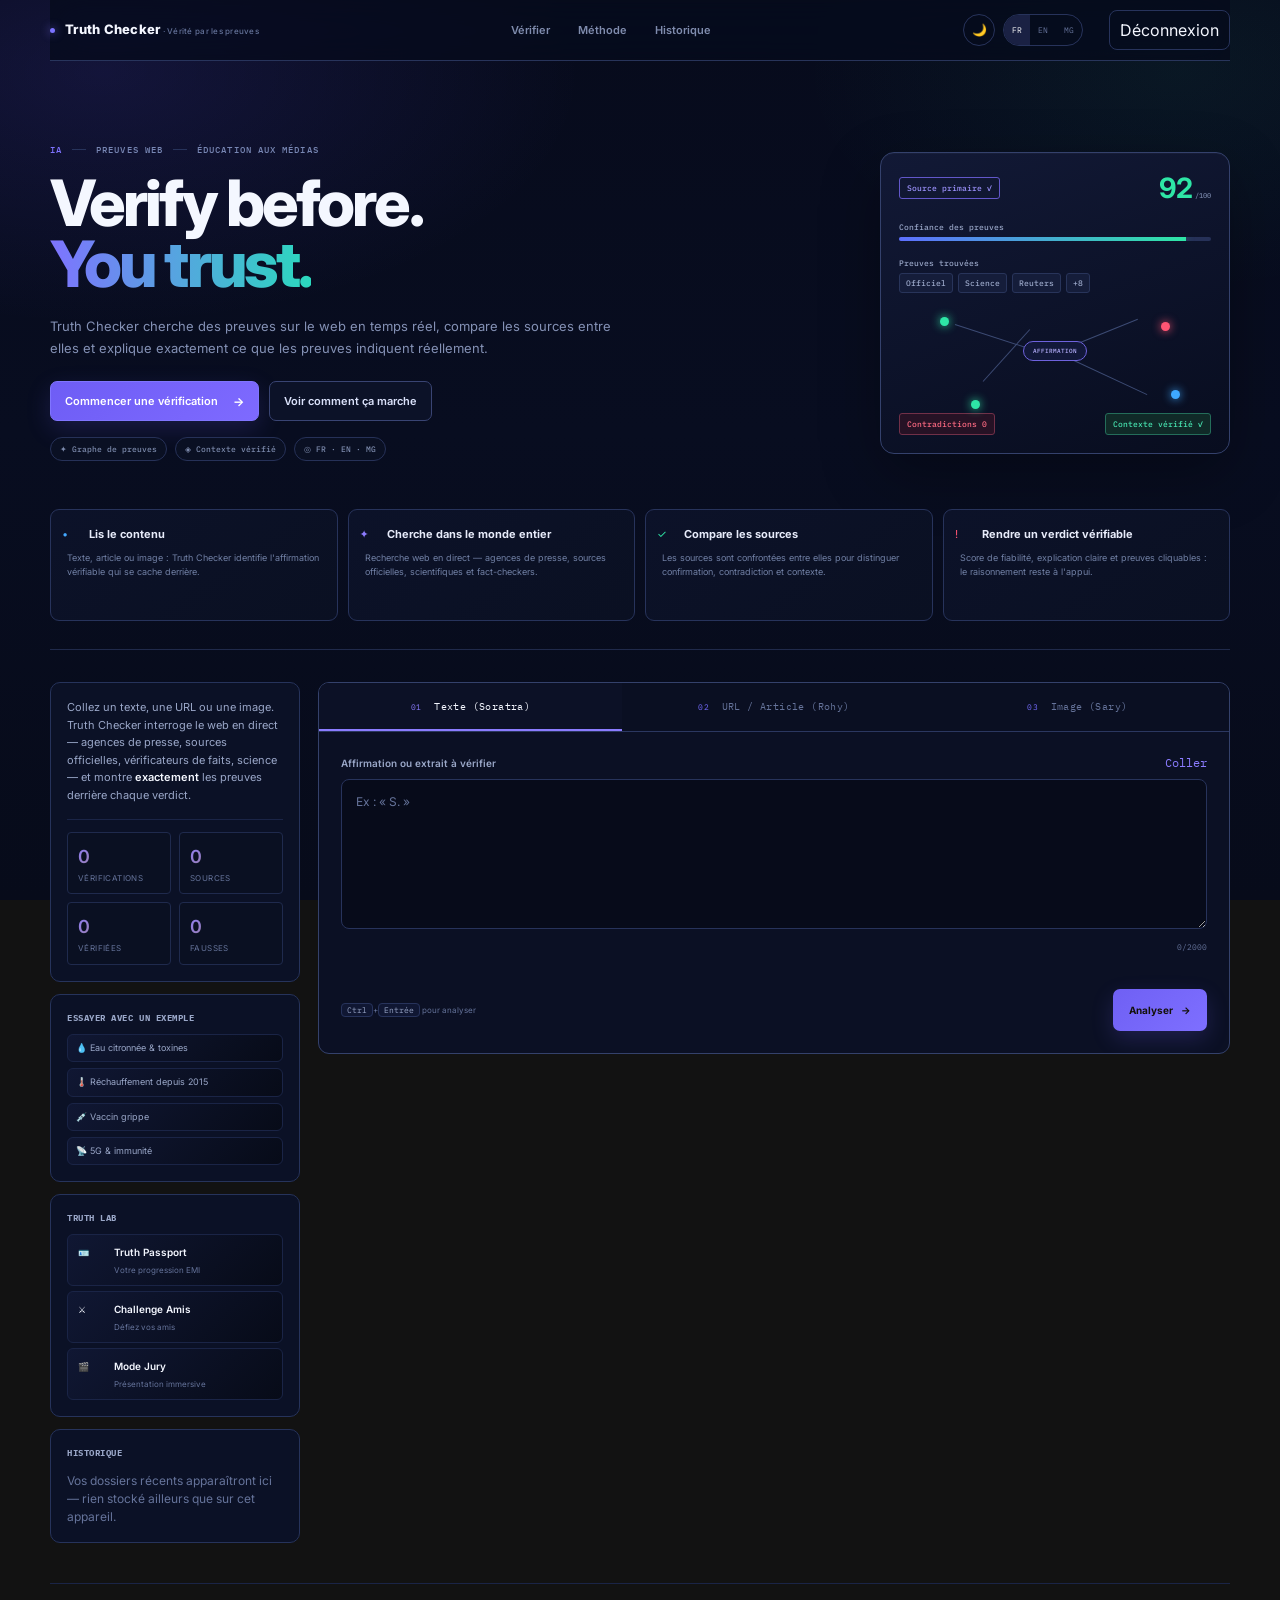
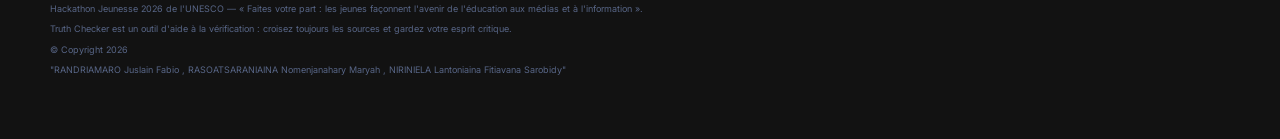
==== frontend/index.html @ ff62876b "Fix: suppression de la requete en double dans appjs" ====
<!DOCTYPE html>
<html lang="fr">
<head>
<meta charset="UTF-8" />
<meta name="viewport" content="width=device-width, initial-scale=1.0" />
<title>Truth Checker — Vérifiez l'information</title>
<meta name="theme-color" content="#070b1c" />
<meta name="description" content="Truth Checker analyse un texte, un article ou une image en temps réel, cherche dans le monde entier des sources fiables, et vous donne un score de fiabilité vérifiable." />
<link rel="icon" href="data:,">
<link rel="preconnect" href="https://fonts.googleapis.com">
<link rel="preconnect" href="https://fonts.gstatic.com" crossorigin>
<link href="https://fonts.googleapis.com/css2?family=Fraunces:opsz,wght@9..144,400;9..144,500;9..144,600;9..144,700&family=Inter:wght@400;500;600;700&family=IBM+Plex+Mono:wght@400;500;600&display=swap" rel="stylesheet">
<link rel="stylesheet" href="styles.css">
</head>
<body>

<div class="app" id="app">

  <!-- ===== TOP BAR ===== -->
  <header class="topbar">
    <div class="topbar__rule"></div>
    <div class="topbar__row">
      <div class="topbar__brand">
        <span class="live-dot" aria-hidden="true"></span>
        <span class="topbar__wordmark">Truth&nbsp;Checker</span>
      </div>
      <nav class="topnav" aria-label="Navigation principale">
        <a href="#verify-console">Vérifier</a>
        <a href="#method">Méthode </a>
        <a href="#dossier">Historique</a>
      </nav>
      <div class="topbar__right">
        <div class="theme-switch" role="group" aria-label="Mode d'affichage">
          <button type="button" class="theme-btn" id="theme-toggle" title="Basculer le thème" aria-label="Mode sombre/clair">🌙</button>
        </div>
        <div class="lang-switch" role="group" aria-label="Langue de la réponse">
          <button type="button" class="lang-btn is-active" data-lang="fr">FR</button>
          <button type="button" class="lang-btn" data-lang="en">EN</button>
          <button type="button" class="lang-btn" data-lang="mg">MG</button>
        </div>
        <div class="topbar__date" id="today-date"></div>
  <div class="account-box" id="account-box">
    <span class="account-email" id="account-email"></span>
    <button type="button" class="account-btn" id="logout-btn">Déconnexion</button>
  </div>

      </div>
    </div>
  </header>

  <!-- ===== HERO / LANDING ===== -->
  <section class="hero" id="top">
    <div class="hero__copy">
      <div class="eyebrow-line"><span>IA</span><i></i><span>PREUVES WEB</span><i></i><span>ÉDUCATION AUX MÉDIAS</span></div>
      <h1>Verify before.<br><span>You trust.</span></h1>
      <p>Truth Checker cherche des preuves sur le web en temps réel, compare les sources entre elles et explique exactement ce que les preuves indiquent réellement.</p>
      
      <div class="hero__actions">
        <a class="hero-btn hero-btn--primary" href="#verify-console">Commencer une vérification <b>→</b></a>
        <a class="hero-btn hero-btn--ghost" href="#method">Voir comment ça marche</a>
      </div>
      <div class="hero__chips">
        <span>✦ Graphe de preuves</span>
        <span>◈ Contexte vérifié</span>
        <span>◎ FR · EN · MG</span>
      </div>
    </div>

    <div class="hero__visual" aria-label="Aperçu du moteur de preuves">
      <div class="proof-card">
        <div class="proof-card__top"><span class="proof-badge">Source primaire ✓</span><strong>92<small>/100</small></strong></div>
        <div class="proof-label">Confiance des preuves</div>
        <div class="proof-meter"><span style="width:92%"></span></div>
        <div class="proof-label proof-label--space">Preuves trouvées</div>
        <div class="proof-tags"><span>Officiel</span><span>Science</span><span>Reuters</span><span>+8</span></div>
        <div class="mini-graph">
          <div class="mini-node mini-node--claim">AFFIRMATION</div>
          <i class="edge edge--1"></i><i class="edge edge--2"></i><i class="edge edge--3"></i><i class="edge edge--4"></i>
          <b class="node-dot node-dot--green n1"></b><b class="node-dot node-dot--red n2"></b><b class="node-dot node-dot--blue n3"></b><b class="node-dot node-dot--green n4"></b>
        </div>
        <div class="proof-card__foot"><span class="danger-pill">Contradictions 0</span><span class="success-pill">Contexte vérifié ✓</span></div>
      </div>
    </div>
  </section>

  <!-- ===== VALUE PROPOSITION ===== -->
  <section class="feature-strip" id="method">
    <article><span class="feature-icon feature-icon--blue">•</span><h3>Lis le contenu</h3><p>Texte, article ou image : Truth Checker identifie l'affirmation vérifiable qui se cache derrière.</p></article>
    <article><span class="feature-icon feature-icon--purple">✦</span><h3>Cherche dans le monde entier</h3><p>Recherche web en direct — agences de presse, sources officielles, scientifiques et fact-checkers.</p></article>
    <article><span class="feature-icon feature-icon--green">✓</span><h3>Compare les sources</h3><p>Les sources sont confrontées entre elles pour distinguer confirmation, contradiction et contexte.</p></article>
    <article><span class="feature-icon feature-icon--red">!</span><h3>Rendre un verdict vérifiable</h3><p>Score de fiabilité, explication claire et preuves cliquables : le raisonnement reste à l'appui.</p></article>
  </section>

  <div class="layout">

    <!-- ===== SIDEBAR ===== -->
    <aside class="sidebar">
      <section class="card intro-card">
        <p class="intro-card__lede">
          Collez un texte, une URL ou une image. Truth&nbsp;Checker interroge le web en direct —
          agences de presse, sources officielles, vérificateurs de faits, science — et montre
          <em>exactement</em> les preuves derrière chaque verdict.
        </p>
        <div class="intro-card__stats-grid">
          <div class="stat-item">
            <dt id="stat-checks">0</dt>
            <dd>vérifications</dd>
          </div>
          <div class="stat-item">
            <dt id="stat-sources">0</dt>
            <dd>sources</dd>
          </div>
          <div class="stat-item">
            <dt id="stat-verified">0</dt>
            <dd>vérifiées</dd>
          </div>
          <div class="stat-item">
            <dt id="stat-false">0</dt>
            <dd>fausses</dd>
          </div>
        </div>
      </section>

      <section class="card">
        <h2 class="card__title">Essayer avec un exemple</h2>
        <div class="chips" id="example-chips">
          <button type="button" class="chip" data-example="text|Boire de l'eau citronnée le matin élimine les toxines du corps.">💧 Eau citronnée &amp; toxines</button>
          <button type="button" class="chip" data-example="text|La Terre se réchauffe plus vite depuis 2015 que durant toute autre période de l'histoire connue.">🌡️ Réchauffement depuis 2015</button>
          <button type="button" class="chip" data-example="text|Le vaccin contre la grippe peut donner la grippe.">💉 Vaccin grippe</button>
          <button type="button" class="chip" data-example="text|5G et santé : les antennes 5G affaiblissent le système immunitaire.">📡 5G &amp; immunité</button>
        </div>
      </section>

      <section class="card tools-card">
        <h2 class="card__title">Truth Lab</h2>
        <div class="tool-grid">
          <button type="button" class="tool-btn" id="btn-passport">🪪 <span>Truth Passport</span><small>Votre progression EMI</small></button>
          <button type="button" class="tool-btn" id="btn-challenge">⚔️ <span>Challenge Amis</span><small>Défiez vos amis</small></button>
          <button type="button" class="tool-btn" id="btn-demo">🎬 <span>Mode Jury</span><small>Présentation immersive</small></button>
        </div>
      </section>

      <section class="card history-card">
        <div class="card__title-row">
          <h2 class="card__title">Historique</h2>
          <button type="button" class="link-btn" id="clear-history" hidden>Effacer</button>
        </div>
        <ul class="history-list" id="history-list">
          <li class="history-empty">Vos dossiers récents apparaîtront ici — rien stocké ailleurs que sur cet appareil.</li>
        </ul>
      </section>
    </aside>

    <!-- ===== MAIN ===== -->
    <main class="main">
      <section class="console" id="verify-console" aria-label="Soumettre un contenu à vérifier">

        <div class="tabs" role="tablist" aria-label="Type de contenu">
          <button class="tab is-active" role="tab" aria-selected="true" data-type="text">
            <span class="tab__index">01</span> Texte (Soratra)
          </button>
          <button class="tab" role="tab" aria-selected="false" data-type="url">
            <span class="tab__index">02</span> URL / Article (Rohy)
          </button>
          <button class="tab" role="tab" aria-selected="false" data-type="image">
            <span class="tab__index">03</span> Image (Sary)
          </button>
        </div>

        <form id="analyze-form" class="console__body">

          <div class="panel is-active" data-panel="text">
            <div class="field-label-row">
              <label class="field-label" for="input-text">Affirmation ou extrait à vérifier</label>
              <button type="button" class="link-btn" id="paste-text">Coller</button>
            </div>
            <textarea id="input-text" rows="5" maxlength="2000"
              placeholder="Ex : « S. »"></textarea>
            <div class="field-hint"><span id="text-count">0</span>/2000</div>
          </div>

          <div class="panel" data-panel="url">
            <div class="field-label-row">
              <label class="field-label" for="input-url">Lien de l'article ou de la publication</label>
              <button type="button" class="link-btn" id="paste-url">Coller</button>
            </div>
            <input id="input-url" type="url" inputmode="url"
              placeholder="https://exemple.com/article-a-verifier" />
            <div class="field-hint">Truth Checker lit l'article puis vérifie ses affirmations principales.</div>
          </div>

          <div class="panel" data-panel="image">
            <label class="field-label" for="input-image">Capture d'écran, publication ou affiche</label>
            <div class="dropzone" id="dropzone" tabindex="0" role="button" aria-label="Choisir une image">
              <div class="dropzone__empty" id="dropzone-empty">
                <span class="dropzone__icon" aria-hidden="true">＋</span>
                <span>Déposez une image ou cliquez pour en choisir une</span>
                <span class="field-hint">JPG, PNG, WEBP — 8 Mo max</span>
              </div>
              <img id="dropzone-preview" alt="Aperçu de l'image importée" hidden />
              <button type="button" class="dropzone__remove" id="dropzone-remove" hidden aria-label="Retirer l'image">✕</button>
            </div>
            <input id="input-image" type="file" accept="image/png,image/jpeg,image/webp" hidden />
            <label class="field-label field-label--secondary" for="input-image-caption">Contexte (optionnel)</label>
            <input id="input-image-caption" type="text" maxlength="300"
              placeholder="D'où vient cette image ? Que prétend-elle montrer ? Inona ny azo Ambara ?" />
          </div>

          <div class="console__footer">
            <span class="kbd-hint"><kbd>Ctrl</kbd>+<kbd>Entrée</kbd> pour analyser</span>
            <button type="submit" class="btn-analyze" id="submit-btn">
              <span>Analyser</span>
              <span class="btn-analyze__arrow" aria-hidden="true">→</span>
            </button>
          </div>

          <p class="error-msg" id="error-msg" role="alert" hidden></p>
        </form>
      </section>

      <!-- ===== LIVE VERIFICATION TRACE ===== -->
      <section class="trace" id="trace" hidden aria-live="polite">
        <div class="trace__bar-wrap">
          <div class="trace__bar" id="trace-bar"></div>
        </div>
        <ol class="trace__steps" id="trace-steps">
          <li data-step="read"><span class="trace__dot"></span><span class="trace__text">Lecture du contenu</span></li>
          <li data-step="search"><span class="trace__dot"></span><span class="trace__text">Recherche de sources dans le monde entier</span></li>
          <li data-step="compare"><span class="trace__dot"></span><span class="trace__text">Comparaison des sources entre elles</span></li>
          <li data-step="score"><span class="trace__dot"></span><span class="trace__text">Rédaction du verdict</span></li>
        </ol>
        <div class="investigation-board" id="investigation-board" aria-label="Enquête en direct">
          <div class="investigation-board__header">
            <div><span class="section-kicker">LIVE INVESTIGATION</span><strong id="investigation-status">Connexion au moteur de preuves…</strong></div>
            <span class="investigation-live"><i></i> LIVE</span>
          </div>
          <div class="investigation-board__body">
            <div class="investigation-core" id="investigation-core">
              <span class="investigation-core__ring"></span>
              <span class="investigation-core__icon">⌁</span>
              <strong id="investigation-core-label">CLAIM</strong>
              <small id="investigation-core-detail">En attente de l'analyse</small>
            </div>
            <div class="investigation-nodes" id="investigation-nodes">
              <div class="investigation-node" data-node="read"><i></i><span>Lecture</span><small>—</small></div>
              <div class="investigation-node" data-node="search"><i></i><span>Recherche</span><small>0 requête</small></div>
              <div class="investigation-node" data-node="compare"><i></i><span>Confrontation</span><small>0 source</small></div>
              <div class="investigation-node" data-node="score"><i></i><span>Verdict</span><small>En attente</small></div>
            </div>
          </div>
          <div class="investigation-feed" id="investigation-feed" aria-live="polite"></div>
        </div>
        <ul class="trace__queries" id="trace-queries" aria-label="Recherches effectuées en direct"></ul>
      </section>

      <!-- ===== RESULTS DOSSIER ===== -->
      <section class="dossier" id="dossier" hidden aria-live="polite">

        <div class="dossier__head">
          <div class="dossier__ref" id="dossier-ref">DOSSIER #000000</div>
          <div class="dossier__actions">
            <button type="button" class="icon-btn" id="btn-share" title="Partager" aria-label="Partager">📤 Partager</button>
            <button type="button" class="icon-btn" id="btn-export-json" title="Exporter JSON">📋 JSON</button>
            <button type="button" class="icon-btn" id="btn-export-pdf" title="Exporter PDF">📄 PDF</button>
            <button type="button" class="icon-btn" id="btn-copy" title="Copier le dossier">⧉ Copier</button>
          </div>
          <div class="stamp" id="stamp">VÉRIFIÉ</div>
        </div>

        <div class="dossier__top">
          <div class="gauge-wrap">
            <svg class="gauge" viewBox="0 0 200 120" aria-hidden="true">
              <path class="gauge__track" d="M 20 110 A 80 80 0 0 1 180 110" />
              <path class="gauge__value" id="gauge-value" d="M 20 110 A 80 80 0 0 1 180 110" />
            </svg>
            <div class="gauge__score" id="gauge-score">—</div>
            <div class="gauge__label">score de fiabilité</div>
          </div>

          <div class="claim-block">
            <div class="claim-block__eyebrow">Affirmation analysée</div>
            <blockquote class="claim-block__text" id="headline-claim">—</blockquote>
            <p class="claim-block__summary" id="summary-text"></p>
          </div>
        </div>

        <div class="result-meta" id="result-meta" aria-label="Résumé des preuves"></div>

        <section class="evidence-signal" id="evidence-signal" aria-label="Signal de vérification">
          <div class="evidence-signal__head">
            <div><span class="section-kicker">LIVE EVIDENCE SIGNAL</span><strong id="evidence-signal-title">Verdict construit à partir des preuves</strong></div>
            <span class="signal-status" id="evidence-signal-status">ANALYSE TERMINÉE</span>
          </div>
          <div class="signal-track"><span id="signal-fill"></span><i id="signal-marker"></i></div>
          <div class="signal-scale"><span>0 · faible</span><span>50 · mixte</span><span>100 · fort</span></div>
        </section>

        <section class="audit-timeline" aria-label="Traçabilité de la vérification">
          <div class="section-heading-row"><h2 class="section-title">Comment le verdict a été construit</h2><span class="section-kicker">AUDIT TRAIL</span></div>
          <div class="audit-timeline__grid" id="audit-timeline"></div>
        </section>

        <div class="breakdown">
          <div class="breakdown__row">
            <span class="breakdown__label">Fiabilité des sources</span>
            <div class="breakdown__track"><div class="breakdown__fill" id="bd-source"></div></div>
            <span class="breakdown__value" id="bd-source-val">—</span>
          </div>
          <div class="breakdown__row">
            <span class="breakdown__label">Corroboration</span>
            <div class="breakdown__track"><div class="breakdown__fill" id="bd-corr"></div></div>
            <span class="breakdown__value" id="bd-corr-val">—</span>
          </div>
          <div class="breakdown__row">
            <span class="breakdown__label">Consensus entre sources</span>
            <div class="breakdown__track"><div class="breakdown__fill" id="bd-cons"></div></div>
            <span class="breakdown__value" id="bd-cons-val">—</span>
          </div>
        </div>

        <section class="claims-panel">
          <div class="section-heading-row"><h2 class="section-title">Affirmations vérifiées</h2><span class="section-kicker">CLAIM BY CLAIM</span></div>
          <div class="claims-list" id="claims-list"></div>
        </section>

        <section class="evidence-graph-panel">
          <div class="section-heading-row"><h2 class="section-title">Carte des preuves</h2><span class="section-kicker">EVIDENCE MAP</span></div>
          <div class="evidence-graph" id="evidence-graph"></div>
        </section>

        <div class="explanation">
          <h2 class="section-title">Explication</h2>
          <p id="explanation-text"></p>
        </div>

        <div class="correction" id="correction-block" hidden>
          <h2 class="section-title">Ce que disent réellement les faits</h2>
          <p id="correction-text"></p>
        </div>

        <div class="evidence">
          <div class="evidence__head">
            <h2 class="section-title">Preuves &amp; sources</h2>
            <div class="evidence__filters" id="evidence-filters" role="group" aria-label="Filtrer les sources">
              <button type="button" class="filter-btn is-active" data-filter="all">Toutes</button>
              <button type="button" class="filter-btn" data-filter="confirme">Confirment</button>
              <button type="button" class="filter-btn" data-filter="contredit">Contredisent</button>
              <button type="button" class="filter-btn" data-filter="contexte">Contexte</button>
            </div>
          </div>
          <ol class="evidence__list" id="evidence-list"></ol>
        </div>

        <div class="dossier__footer" id="dossier-footer"></div>

        <div class="result-actions">
          <button type="button" class="btn-secondary" id="btn-result-challenge">⚔️ Créer un challenge</button>
          <button type="button" class="btn-secondary" id="btn-result-passport">🪪 Voir mon Passport</button>
          <button type="button" class="btn-again" id="btn-again">↺ Vérifier autre chose</button>
        </div>
      </section>
    </main>
  </div>

  <footer class="site-footer">
    <p>
      Hackathon Jeunesse 2026 de l'UNESCO —
      « Faites votre part : les jeunes façonnent l'avenir de l'éducation aux médias et à l'information ».
    </p>
    <p class="site-footer__note">
      Truth Checker est un outil d'aide à la vérification :
      croisez toujours les sources et gardez votre esprit critique.
    </p>
  </p> © Copyright 2026  </p>
  </p>"RANDRIAMARO Juslain Fabio , RASOATSARANIAINA Nomenjanahary Maryah , NIRINIELA Lantoniaina Fitiavana Sarobidy" </p>
  </footer>
</div>

<div class="toast" id="toast" role="status" aria-live="polite"></div>

<dialog class="modal" id="passport-modal">
  <div class="modal__head"><div><span class="eyebrow">TRUTH LAB</span><h2>Truth Passport</h2></div><button class="modal__close" data-close="passport-modal">✕</button></div>
  <div id="passport-content"></div>
</dialog>

<dialog class="modal" id="challenge-modal">
  <div class="modal__head"><div><span class="eyebrow">TRUTH LAB</span><h2>Challenge Amis</h2></div><button class="modal__close" data-close="challenge-modal">✕</button></div>
  <div id="challenge-content"></div>
</dialog>


<dialog class="auth-modal" id="auth-modal">
  <div class="auth-modal__brand"><span class="live-dot"></span><span>TRUTH CHECKER</span></div>
  <div class="auth-tabs">
    <button class="auth-tab is-active" id="login-tab" type="button">Connexion</button>
    <button class="auth-tab" id="register-tab" type="button">Créer un compte</button>
  </div>
  <form id="login-form" class="auth-form">
    <h2>Bienvenue</h2><p>Connectez-vous pour utiliser le moteur de vérification.</p>
    <label>Email<input id="login-email" type="email" autocomplete="email" required></label>
    <label>Mot de passe<input id="login-password" type="password" autocomplete="current-password" required></label>
    <button class="hero-btn hero-btn--primary auth-submit" type="submit">Se connecter</button>
  </form>
  <form id="register-form" class="auth-form" hidden>
    <h2>Créer votre compte</h2><p>Votre compte reçoit automatiquement un accès sécurisé à Truth Checker.</p>
    <label>Email<input id="register-email" type="email" autocomplete="email" required></label>
    <label>Mot de passe<input id="register-password" type="password" autocomplete="new-password" minlength="8" required></label>
    <small>8 caractères minimum, avec au moins une lettre et un chiffre.</small>
    <button class="hero-btn hero-btn--primary auth-submit" type="submit">Créer mon compte</button>
  </form>
  <div class="auth-error" id="auth-error" hidden></div>
  <div class="auth-note">La clé Gemini reste sur le serveur et n'est jamais envoyée au navigateur.</div>
</dialog>

<script src="app.js"></script>
</body>
</html>
---- frontend/styles.css ----
/* ============================================================
   Truth Checker — design tokens
   ============================================================ */
:root {
  --bg: #0e1116;
  --surface: #171b22;
  --surface-raised: #1f2530;
  --surface-sunken: #0b0e13;
  --line: #2a3140;
  --line-soft: #232a36;
  --text: #edeff4;
  --text-muted: #8c93a3;
  --text-faint: #5c6577;

  --kraft: #c9a567;
  --kraft-dim: #8f7a52;
  --kraft-glow: rgba(201, 165, 103, 0.16);

  --verified: #3fb88a;
  --verified-dim: #244339;
  --verified-glow: rgba(63, 184, 138, 0.15);
  --false: #e15252;
  --false-dim: #442a2a;
  --false-glow: rgba(225, 82, 82, 0.15);
  --mixed: #e0a93e;
  --mixed-dim: #40341f;
  --mixed-glow: rgba(224, 169, 62, 0.15);
  --unknown: #8891a3;
  --unknown-dim: #2b303b;
  --unknown-glow: rgba(136, 145, 163, 0.12);

  --verdict-glow: transparent;

  --font-display: "Fraunces", Georgia, serif;
  --font-body: "Inter", system-ui, -apple-system, sans-serif;
  --font-mono: "IBM Plex Mono", ui-monospace, monospace;

  --radius: 10px;
  --radius-sm: 6px;
  --radius-lg: 14px;

  --shadow-sm: 0 2px 8px rgba(0, 0, 0, 0.15);
  --shadow-md: 0 8px 24px rgba(0, 0, 0, 0.25);
  --shadow-lg: 0 16px 48px rgba(0, 0, 0, 0.35);
}

/* Light mode */
html.light-mode {
  --bg: #f8f9fa;
  --surface: #ffffff;
  --surface-raised: #f0f2f5;
  --surface-sunken: #e9ecef;
  --line: #d0d7de;
  --line-soft: #e0e6ed;
  --text: #1a202c;
  --text-muted: #57606a;
  --text-faint: #767d87;

  --kraft: #b8860b;
  --kraft-dim: #8b6914;
  --kraft-glow: rgba(184, 134, 11, 0.1);

  --shadow-sm: 0 2px 8px rgba(0, 0, 0, 0.08);
  --shadow-md: 0 8px 24px rgba(0, 0, 0, 0.12);
  --shadow-lg: 0 16px 48px rgba(0, 0, 0, 0.16);
}

@media (prefers-reduced-motion: reduce) {
  *, *::before, *::after { animation-duration: 0.001ms !important; transition-duration: 0.001ms !important; }
}

* { box-sizing: border-box; }
html { color-scheme: dark; }
html.light-mode { color-scheme: light; }

body {
  margin: 0;
  background:
    radial-gradient(1100px 560px at 12% -8%, var(--verdict-glow, rgba(201,165,103,0.07)), transparent 58%),
    radial-gradient(900px 500px at 100% 0%, rgba(63,184,138,0.045), transparent 55%),
    var(--bg);
  background-attachment: fixed;
  color: var(--text);
  font-family: var(--font-body);
  line-height: 1.5;
  -webkit-font-smoothing: antialiased;
  transition: background 0.4s ease, color 0.3s ease;
}

html.light-mode body {
  background:
    radial-gradient(1100px 560px at 12% -8%, rgba(184, 134, 11, 0.05), transparent 58%),
    radial-gradient(900px 500px at 100% 0%, rgba(63,184,138,0.03), transparent 55%),
    var(--bg);
}

a { color: var(--kraft); transition: color 0.2s ease; }
a:hover { color: var(--kraft-dim); }
:focus-visible { outline: 2px solid var(--kraft); outline-offset: 2px; }

button { font-family: inherit; }

.app { max-width: 1160px; margin: 0 auto; padding: 24px 20px 60px; }

/* ============================================================
   Top bar
   ============================================================ */
.topbar__rule {
  height: 3px;
  background: linear-gradient(90deg, var(--kraft), transparent 85%);
  border-radius: 2px;
  margin-bottom: 16px;
  transition: background 0.3s ease;
}

.topbar__row {
  display: flex;
  align-items: center;
  justify-content: space-between;
  margin-bottom: 26px;
  gap: 16px;
  flex-wrap: wrap;
}

.topbar__brand { display: flex; align-items: center; gap: 10px; }
.topbar__wordmark {
  font-family: var(--font-display);
  font-weight: 600;
  font-size: 1.5rem;
  letter-spacing: -0.01em;
  background: linear-gradient(135deg, var(--kraft), #b8860b);
  -webkit-background-clip: text;
  -webkit-text-fill-color: transparent;
  background-clip: text;
}

.live-dot {
  width: 7px; height: 7px; border-radius: 50%;
  background: var(--false);
  animation: pulse 2s infinite;
  flex: none;
}
@keyframes pulse {
  0% { box-shadow: 0 0 0 0 rgba(225,82,82,0.5); }
  70% { box-shadow: 0 0 0 6px rgba(225,82,82,0); }
  100% { box-shadow: 0 0 0 0 rgba(225,82,82,0); }
}

.topbar__right { display: flex; align-items: center; gap: 14px; }
.topbar__date {
  font-family: var(--font-mono); font-size: 11.5px; letter-spacing: 0.04em;
  text-transform: uppercase; color: var(--text-muted);
}

.theme-switch { display: flex; align-items: center; }
.theme-btn {
  background: transparent; border: 1px solid var(--line); border-radius: 50%;
  width: 32px; height: 32px; cursor: pointer; display: flex; align-items: center;
  justify-content: center; font-size: 16px; transition: border-color 0.2s ease, transform 0.2s ease;
}
.theme-btn:hover { border-color: var(--kraft-dim); transform: rotate(20deg); }

.lang-switch { display: flex; border: 1px solid var(--line); border-radius: var(--radius-sm); overflow: hidden; }
.lang-btn {
  background: transparent; border: none; color: var(--text-faint);
  font-family: var(--font-mono); font-size: 12px; padding: 6px 11px; cursor: pointer;
  transition: all 0.2s ease;
}
.lang-btn.is-active { background: var(--surface-raised); color: var(--text); }

/* ============================================================
   Layout
   ============================================================ */
.layout {
  display: grid;
  grid-template-columns: 260px 1fr;
  gap: 22px;
  align-items: start;
}

/* ============================================================
   Sidebar cards
   ============================================================ */
.sidebar { display: flex; flex-direction: column; gap: 16px; position: sticky; top: 20px; }

.card {
  background: var(--surface);
  border: 1px solid var(--line);
  border-radius: var(--radius);
  padding: 18px;
  box-shadow: var(--shadow-sm);
  transition: all 0.3s ease;
}

.card:hover {
  border-color: var(--kraft-dim);
  box-shadow: var(--shadow-md);
}

.card__title {
  font-family: var(--font-mono); font-size: 11px; text-transform: uppercase;
  letter-spacing: 0.06em; color: var(--text-muted); margin: 0 0 12px;
}
.card__title-row { display: flex; align-items: center; justify-content: space-between; margin-bottom: 2px; }
.card__title-row .card__title { margin-bottom: 10px; }

.intro-card__lede { margin: 0 0 16px; font-size: 13.5px; color: var(--text-muted); }
.intro-card__lede em { color: var(--text); font-style: normal; font-weight: 600; }

.intro-card__stats-grid {
  display: grid; grid-template-columns: repeat(2, 1fr); gap: 12px;
  margin: 0; padding-top: 14px; border-top: 1px solid var(--line-soft);
}

.stat-item {
  background: linear-gradient(135deg, var(--surface-raised), var(--surface-sunken));
  padding: 12px;
  border-radius: var(--radius-sm);
  border: 1px solid var(--line-soft);
  transition: all 0.3s ease;
}

.stat-item:hover {
  border-color: var(--kraft-dim);
  box-shadow: 0 0 16px var(--kraft-glow);
}

.stat-item dt {
  font-family: var(--font-display); font-size: 1.3rem; font-weight: 600; 
  background: linear-gradient(135deg, var(--kraft), #b8860b);
  -webkit-background-clip: text;
  -webkit-text-fill-color: transparent;
  background-clip: text;
}

.stat-item dd {
  margin: 4px 0 0; font-size: 10px; color: var(--text-faint); line-height: 1.2;
  text-transform: uppercase; letter-spacing: 0.05em;
}

.chips { display: flex; flex-direction: column; gap: 8px; }
.chip {
  text-align: left;
  background: linear-gradient(135deg, var(--surface-raised), var(--surface-sunken));
  border: 1px solid var(--line-soft);
  color: var(--text-muted);
  font-size: 12.5px;
  padding: 9px 11px;
  border-radius: var(--radius-sm);
  cursor: pointer;
  transition: all 0.2s ease;
  position: relative;
  overflow: hidden;
}

.chip::before {
  content: "";
  position: absolute;
  inset: 0;
  background: linear-gradient(135deg, transparent, rgba(201, 165, 103, 0.1));
  opacity: 0;
  transition: opacity 0.2s ease;
}

.chip:hover { 
  border-color: var(--kraft-dim); 
  color: var(--text); 
  transform: translateX(2px);
  box-shadow: 0 4px 12px rgba(201, 165, 103, 0.1);
}

.chip:hover::before { opacity: 1; }

.link-btn {
  background: none; border: none; color: var(--kraft); font-size: 11.5px;
  cursor: pointer; padding: 0; font-family: var(--font-mono);
  transition: all 0.2s ease;
}
.link-btn:hover { text-decoration: underline; color: var(--kraft-dim); }

.history-list { list-style: none; margin: 0; padding: 0; display: flex; flex-direction: column; gap: 6px; }
.history-empty { color: var(--text-faint); font-size: 12px; line-height: 1.5; }
.history-item {
  display: flex; align-items: center; gap: 8px;
  background: linear-gradient(135deg, var(--surface-raised), var(--surface-sunken));
  border: 1px solid var(--line-soft);
  border-radius: var(--radius-sm);
  padding: 8px 10px;
  cursor: pointer;
  transition: all 0.2s ease;
}
.history-item:hover { 
  border-color: var(--kraft-dim); 
  box-shadow: 0 4px 12px var(--kraft-glow);
}
.history-item__dot { width: 7px; height: 7px; border-radius: 50%; flex: none; animation: glow-pulse 2s infinite; }
.history-item__dot[data-verdict="vrai"] { background: var(--verified); box-shadow: 0 0 8px var(--verified-glow); }
.history-item__dot[data-verdict="faux"] { background: var(--false); box-shadow: 0 0 8px var(--false-glow); }
.history-item__dot[data-verdict="partiellement_vrai"] { background: var(--mixed); box-shadow: 0 0 8px var(--mixed-glow); }
.history-item__dot[data-verdict="non_verifiable"] { background: var(--unknown); box-shadow: 0 0 8px var(--unknown-glow); }
.history-item__text {
  font-size: 12px; color: var(--text-muted); overflow: hidden;
  text-overflow: ellipsis; white-space: nowrap; flex: 1;
}
.history-item__score { font-family: var(--font-mono); font-size: 11px; color: var(--text-faint); flex: none; }

@keyframes glow-pulse {
  0%, 100% { box-shadow: 0 0 8px currentColor; }
  50% { box-shadow: 0 0 12px currentColor; }
}

/* ============================================================
   Console (input card)
   ============================================================ */
.main { min-width: 0; }

.console {
  background: var(--surface);
  border: 1px solid var(--line);
  border-radius: var(--radius);
  overflow: hidden;
  box-shadow: var(--shadow-md);
}

.tabs { display: flex; border-bottom: 1px solid var(--line); background: var(--bg); }
.tab {
  flex: 1; padding: 13px 10px; background: transparent; border: none;
  color: var(--text-faint); font-family: var(--font-mono); font-size: 12.5px;
  letter-spacing: 0.03em; cursor: pointer; border-bottom: 2px solid transparent;
  transition: all 0.2s ease;
}
.tab__index { color: var(--kraft-dim); margin-right: 6px; }
.tab:hover { color: var(--text); background: rgba(201, 165, 103, 0.05); }
.tab.is-active { color: var(--text); border-bottom-color: var(--kraft); background: var(--surface); }
.tab.is-active .tab__index { color: var(--kraft); }

.console__body { padding: 22px; }
.panel { display: none; }
.panel.is-active { display: block; animation: fadein .18s ease; }
@keyframes fadein { from { opacity: 0; transform: translateY(2px);} to {opacity:1; transform:none;} }

.field-label-row { display: flex; align-items: baseline; justify-content: space-between; margin-bottom: 8px; }
.field-label-row .field-label { margin-bottom: 0; }

.field-label {
  display: block; font-size: 12.5px; font-weight: 600; color: var(--text-muted); margin-bottom: 8px;
}
.field-label--secondary { margin-top: 16px; font-weight: 500; }

textarea, input[type="url"], input[type="text"] {
  width: 100%; background: var(--surface-sunken); border: 1px solid var(--line);
  border-radius: var(--radius-sm); color: var(--text); font-family: var(--font-body);
  font-size: 15px; padding: 12px 14px; resize: vertical; transition: all 0.2s ease;
}
textarea:focus, input:focus { border-color: var(--kraft); outline: none; box-shadow: 0 0 0 3px var(--kraft-glow); }
textarea::placeholder, input::placeholder { color: var(--text-faint); }

.field-hint {
  margin-top: 6px; font-size: 11.5px; color: var(--text-faint);
  font-family: var(--font-mono); text-align: right;
}
.panel[data-panel="url"] .field-hint,
.panel[data-panel="image"] .field-hint { text-align: left; }

.dropzone {
  position: relative;
  border: 1.5px dashed var(--line); border-radius: var(--radius-sm);
  min-height: 150px; display: flex; align-items: center; justify-content: center;
  cursor: pointer; background: var(--surface-sunken);
  transition: all 0.2s ease; overflow: hidden;
}
.dropzone:hover, .dropzone.is-drag { 
  border-color: var(--kraft-dim); 
  background: var(--kraft-glow);
  box-shadow: 0 0 20px var(--kraft-glow);
}
.dropzone__empty {
  display: flex; flex-direction: column; align-items: center; gap: 6px;
  color: var(--text-muted); font-size: 13.5px; text-align: center; padding: 20px;
}
.dropzone__icon {
  font-size: 22px; color: var(--kraft); width: 38px; height: 38px;
  border: 2px solid var(--line); border-radius: 50%;
  display: flex; align-items: center; justify-content: center; margin-bottom: 4px;
  transition: all 0.2s ease;
}
.dropzone:hover .dropzone__icon { border-color: var(--kraft); }
#dropzone-preview { max-width: 100%; max-height: 260px; display: block; border-radius: var(--radius-sm); }
.dropzone__remove {
  position: absolute; top: 8px; right: 8px;
  background: rgba(14,17,22,0.9); border: 1px solid var(--line); color: var(--text);
  width: 26px; height: 26px; border-radius: 50%; cursor: pointer; font-size: 12px;
  transition: all 0.2s ease;
}
.dropzone__remove:hover { border-color: var(--false); color: var(--false); background: var(--false-dim); }

.console__footer {
  margin-top: 20px; display: flex; align-items: center; justify-content: space-between; gap: 12px;
}
.kbd-hint { font-size: 11.5px; color: var(--text-faint); }
.kbd-hint kbd {
  font-family: var(--font-mono); background: var(--surface-raised); border: 1px solid var(--line);
  border-radius: 4px; padding: 1px 5px; font-size: 10.5px; color: var(--text-muted);
}

.btn-analyze {
  display: inline-flex; align-items: center; gap: 8px;
  background: linear-gradient(135deg, var(--kraft), #b8860b);
  color: #14110a; border: none; border-radius: var(--radius-sm);
  font-family: var(--font-body); font-weight: 700; font-size: 14.5px; padding: 11px 20px;
  cursor: pointer; transition: all 0.2s ease;
  box-shadow: 0 4px 12px rgba(201, 165, 103, 0.2);
}
.btn-analyze:hover { 
  box-shadow: 0 8px 24px rgba(201, 165, 103, 0.3); 
  transform: translateY(-2px);
}
.btn-analyze:active { transform: translateY(0); }
.btn-analyze:disabled { opacity: .55; cursor: progress; transform:none; box-shadow:none; }
.btn-analyze__arrow { transition: transform .15s ease; display: inline-block; }
.btn-analyze:hover .btn-analyze__arrow { transform: translateX(3px); }

.error-msg {
  margin: 14px 0 0; color: var(--false); font-size: 13.5px; background: var(--false-dim);
  border: 1px solid var(--false-glow); padding: 10px 12px; border-radius: var(--radius-sm);
  box-shadow: 0 0 12px var(--false-glow);
}

/* ============================================================
   Live verification trace
   ============================================================ */
.trace {
  margin-top: 22px; background: var(--surface); border: 1px solid var(--line);
  border-radius: var(--radius); padding: 20px 22px;
}
.trace__bar-wrap { height: 3px; background: var(--line-soft); border-radius: 2px; overflow: hidden; margin-bottom: 18px; }
.trace__bar {
  height: 100%; width: 4%; background: linear-gradient(90deg, var(--kraft-dim), var(--kraft));
  border-radius: 2px; transition: width .5s ease;
}

.trace__steps { list-style: none; margin: 0 0 4px; padding: 0; display: flex; flex-direction: column; gap: 14px; }
.trace__steps li { display: flex; align-items: center; gap: 12px; font-size: 14px; color: var(--text-faint); transition: color .2s ease; }
.trace__steps li.is-active { color: var(--text); }
.trace__steps li.is-done { color: var(--text-muted); }
.trace__dot { width: 9px; height: 9px; border-radius: 50%; flex: none; border: 1.5px solid var(--line); transition: background .2s ease, border-color .2s ease; }
.trace__steps li.is-active .trace__dot { border-color: var(--kraft); background: var(--kraft); animation: pulse-kraft 1s infinite; }
.trace__steps li.is-done .trace__dot { border-color: var(--verified); background: var(--verified); }
@keyframes pulse-kraft {
  0%, 100% { box-shadow: 0 0 0 0 rgba(201,165,103,0.45); }
  50% { box-shadow: 0 0 0 5px rgba(201,165,103,0); }
}

.trace__queries { list-style: none; margin: 14px 0 0; padding: 12px 0 0; border-top: 1px solid var(--line-soft); display: flex; flex-direction: column; gap: 6px; }
.trace__queries:empty { display: none; }
.trace__queries li {
  font-family: var(--font-mono); font-size: 11.5px; color: var(--text-faint);
  display: flex; align-items: center; gap: 8px; animation: fadein .25s ease;
}
.trace__queries li::before { content: "🔎"; font-size: 10px; }

/* ============================================================
   Dossier (results)
   ============================================================ */
.dossier {
  margin-top: 22px; background: var(--surface); border: 1px solid var(--line);
  border-radius: var(--radius); padding: 26px 24px 24px; animation: rise .28s ease;
  box-shadow: var(--shadow-lg);
}
@keyframes rise { from { opacity:0; transform: translateY(8px);} to {opacity:1; transform:none;} }

.dossier__head { display: flex; align-items: flex-start; justify-content: space-between; gap: 12px; margin-bottom: 6px; flex-wrap: wrap; }
.dossier__ref { font-family: var(--font-mono); font-size: 11.5px; letter-spacing: 0.05em; color: var(--text-faint); padding-top: 8px; }
.dossier__actions { 
  flex: 1; display: flex; justify-content: flex-end; padding-top: 4px; margin-right: 4px; gap: 6px;
  flex-wrap: wrap-reverse;
}

.icon-btn {
  background: linear-gradient(135deg, var(--surface-raised), var(--surface-sunken));
  border: 1px solid var(--line-soft); color: var(--text-muted);
  font-size: 12px; padding: 7px 12px; border-radius: var(--radius-sm); cursor: pointer;
  transition: all 0.2s ease;
  box-shadow: 0 2px 6px rgba(0, 0, 0, 0.1);
}
.icon-btn:hover { 
  border-color: var(--kraft-dim); 
  color: var(--text); 
  box-shadow: 0 4px 12px var(--kraft-glow);
  transform: translateY(-1px);
}
.icon-btn:active { transform: translateY(0); }

.stamp {
  font-family: var(--font-mono); font-weight: 700; font-size: 15px; letter-spacing: 0.09em;
  padding: 8px 16px; border: 2.5px solid var(--verified); color: var(--verified); border-radius: 4px;
  transform: rotate(-4deg); animation: stamp-in .35s cubic-bezier(.2,1.4,.4,1);
  text-transform: uppercase; background: var(--verified-dim); flex: none;
  box-shadow: 0 4px 12px rgba(63, 184, 138, 0.2);
}
.stamp[data-verdict="faux"] { 
  border-color: var(--false); 
  color: var(--false); 
  background: var(--false-dim);
  box-shadow: 0 4px 12px rgba(225, 82, 82, 0.2);
}
.stamp[data-verdict="partiellement_vrai"] { 
  border-color: var(--mixed); 
  color: var(--mixed); 
  background: var(--mixed-dim);
  box-shadow: 0 4px 12px rgba(224, 169, 62, 0.2);
}
.stamp[data-verdict="non_verifiable"] { 
  border-color: var(--unknown); 
  color: var(--unknown); 
  background: var(--unknown-dim);
  box-shadow: 0 4px 12px rgba(136, 145, 163, 0.15);
}
@keyframes stamp-in {
  0% { opacity: 0; transform: rotate(-4deg) scale(1.6); }
  60% { opacity: 1; }
  100% { opacity: 1; transform: rotate(-4deg) scale(1); }
}

.dossier__top {
  display: grid; grid-template-columns: 180px 1fr; gap: 24px; align-items: center;
  padding: 18px 0 20px; border-bottom: 1px solid var(--line-soft); margin-bottom: 20px;
}

.gauge-wrap { position: relative; text-align: center; }
.gauge { width: 100%; height: auto; overflow: visible; }
.gauge__track { fill: none; stroke: var(--line); stroke-width: 14; stroke-linecap: round; }
.gauge__value {
  fill: none; stroke: var(--verified); stroke-width: 14; stroke-linecap: round;
  stroke-dasharray: 251; stroke-dashoffset: 251;
  transition: stroke-dashoffset 1.2s cubic-bezier(.3,.9,.2,1), stroke 0.4s ease;
  filter: drop-shadow(0 0 6px currentColor);
}
.gauge__score { 
  position: absolute; left: 50%; top: 60%; transform: translate(-50%,-40%); 
  font-family: var(--font-display); font-weight: 600; font-size: 2.2rem; 
  animation: number-in 0.8s ease;
}
@keyframes number-in { from { opacity: 0; transform: translate(-50%, -50%) scale(0.8); } to { opacity: 1; transform: translate(-50%, -40%) scale(1); } }
.gauge__label { font-family: var(--font-mono); font-size: 10px; letter-spacing: 0.06em; text-transform: uppercase; color: var(--text-faint); margin-top: -6px; }

.claim-block__eyebrow { font-family: var(--font-mono); font-size: 11px; text-transform: uppercase; letter-spacing: 0.07em; color: var(--kraft); margin-bottom: 8px; }
.claim-block__text { 
  font-family: var(--font-display); font-size: 1.25rem; font-weight: 500; line-height: 1.35; 
  margin: 0 0 10px; padding-left: 14px; border-left: 3px solid var(--kraft-glow);
  animation: slide-in-left 0.5s ease;
}
@keyframes slide-in-left { from { opacity: 0; transform: translateX(-10px); } to { opacity: 1; transform: none; } }
.claim-block__summary { margin: 0; color: var(--text-muted); font-size: 14.5px; }

.breakdown { margin-bottom: 22px; display: flex; flex-direction: column; gap: 10px; }
.breakdown__row { display: grid; grid-template-columns: 150px 1fr 34px; align-items: center; gap: 12px; }
.breakdown__label { font-size: 12px; color: var(--text-muted); font-weight: 500; }
.breakdown__track { height: 6px; background: var(--line-soft); border-radius: 3px; overflow: hidden; }
.breakdown__fill { 
  height: 100%; width: 0%; background: linear-gradient(90deg, var(--kraft), #b8860b);
  border-radius: 3px; transition: width 1s cubic-bezier(.3,.9,.2,1);
  box-shadow: 0 0 8px currentColor;
}
.breakdown__value { font-family: var(--font-mono); font-size: 11.5px; color: var(--text-faint); text-align: right; font-weight: 600; }

.section-title { font-family: var(--font-mono); font-size: 12px; text-transform: uppercase; letter-spacing: 0.06em; color: var(--text-muted); margin: 0 0 10px; }
.explanation { margin-bottom: 20px; }
.explanation p { margin: 0 0 20px; font-size: 15px; color: var(--text); line-height: 1.6; }
.explanation p:last-child { margin-bottom: 0; }

.correction {
  background: linear-gradient(135deg, var(--mixed-dim), rgba(224, 169, 62, 0.08));
  border-left: 4px solid var(--mixed);
  border-radius: 0 var(--radius-sm) var(--radius-sm) 0; 
  padding: 14px 16px; margin-bottom: 20px;
  box-shadow: 0 4px 12px rgba(224, 169, 62, 0.15);
}
.correction .section-title { color: var(--mixed); }
.correction p { margin: 0; font-size: 14.5px; color: var(--text); }

.evidence__head { display: flex; align-items: center; justify-content: space-between; gap: 12px; flex-wrap: wrap; margin-bottom: 4px; }
.evidence__head .section-title { margin-bottom: 0; }
.evidence__filters { display: flex; gap: 6px; flex-wrap: wrap; }
.filter-btn {
  background: linear-gradient(135deg, var(--surface-raised), var(--surface-sunken));
  border: 1px solid var(--line-soft); color: var(--text-faint);
  font-size: 11px; padding: 5px 10px; border-radius: 20px; cursor: pointer;
  transition: all 0.2s ease;
}
.filter-btn:hover { color: var(--text); }
.filter-btn.is-active { 
  background: linear-gradient(135deg, var(--kraft), #b8860b);
  border-color: var(--kraft-dim); 
  color: #14110a;
  box-shadow: 0 4px 12px rgba(201, 165, 103, 0.25);
}

.evidence__list { list-style: none; margin: 14px 0 0; padding: 0; position: relative; }
.evidence__list::before { content: ""; position: absolute; left: 9px; top: 6px; bottom: 6px; width: 1px; background: var(--line); }
.evidence__item { position: relative; padding: 0 0 18px 32px; transition: all 0.2s ease; }
.evidence__item:last-child { padding-bottom: 0; }
.evidence__item.is-hidden { display: none; }
.evidence__item:hover { padding-left: 36px; }
.evidence__marker {
  position: absolute; left: 0; top: 2px; width: 19px; height: 19px; border-radius: 50%;
  display: flex; align-items: center; justify-content: center; font-size: 11px; font-weight: 700;
  background: var(--unknown-dim); color: var(--unknown); border: 1px solid var(--line);
  transition: all 0.2s ease;
  box-shadow: 0 0 8px rgba(136, 145, 163, 0.2);
}
.evidence__item[data-stance="confirme"] .evidence__marker { 
  background: var(--verified-dim); 
  color: var(--verified); 
  border-color: rgba(63,184,138,0.4);
  box-shadow: 0 0 8px var(--verified-glow);
}
.evidence__item[data-stance="contredit"] .evidence__marker { 
  background: var(--false-dim); 
  color: var(--false); 
  border-color: rgba(225,82,82,0.4);
  box-shadow: 0 0 8px var(--false-glow);
}
.evidence__item:hover .evidence__marker { transform: scale(1.1); }

.evidence__title { font-weight: 600; font-size: 14.5px; margin: 0 0 3px; }
.evidence__title a { color: var(--text); text-decoration: none; transition: all 0.2s ease; }
.evidence__title a:hover { color: var(--kraft); text-decoration: underline; }
.evidence__domain { 
  font-family: var(--font-mono); font-size: 11px; color: var(--text-faint); 
  margin-bottom: 5px; display: inline-block;
  background: var(--surface-raised);
  padding: 2px 6px;
  border-radius: 3px;
  border: 1px solid var(--line-soft);
}
.evidence__excerpt { font-size: 13.5px; color: var(--text-muted); margin: 0; line-height: 1.4; }
.evidence__empty { color: var(--text-faint); font-size: 13.5px; }

.dossier__footer { 
  margin-top: 22px; padding-top: 14px; border-top: 1px solid var(--line-soft); 
  font-family: var(--font-mono); font-size: 11px; color: var(--text-faint); 
  animation: fade-in 0.5s ease 0.3s both;
}
@keyframes fade-in { from { opacity: 0; } to { opacity: 1; } }

.btn-again {
  margin-top: 20px; background: transparent; border: 1px solid var(--line); color: var(--text-muted);
  border-radius: var(--radius-sm); padding: 9px 16px; font-size: 13px; cursor: pointer;
  font-family: var(--font-body); transition: all 0.2s ease;
}
.btn-again:hover { 
  border-color: var(--kraft-dim); 
  color: var(--text);
  box-shadow: 0 4px 12px var(--kraft-glow);
  transform: translateY(-1px);
}
.btn-again:active { transform: translateY(0); }

/* ============================================================
   Toast
   ============================================================ */
.toast {
  position: fixed; bottom: 22px; left: 50%; transform: translate(-50%, 12px);
  background: var(--surface-raised); border: 1px solid var(--kraft-dim); color: var(--text);
  font-size: 13px; padding: 10px 18px; border-radius: 30px; opacity: 0; pointer-events: none;
  transition: opacity .2s ease, transform .2s ease; z-index: 40;
  box-shadow: var(--shadow-lg);
}
.toast.is-visible { opacity: 1; transform: translate(-50%, 0); }

/* ============================================================
   Footer
   ============================================================ */
.site-footer { margin-top: 40px; padding-top: 18px; border-top: 1px solid var(--line-soft); font-size: 12.5px; color: var(--text-faint); }
.site-footer p { margin: 0 0 6px; }

/* ============================================================
   Responsive
   ============================================================ */
@media (max-width: 900px) {
  .layout { grid-template-columns: 1fr; }
  .sidebar { position: static; flex-direction: row; overflow-x: auto; padding-bottom: 4px; }
  .sidebar .card { min-width: 240px; flex: none; }
}
@media (max-width: 620px) {
  .dossier__top { grid-template-columns: 1fr; }
  .gauge-wrap { max-width: 220px; margin: 0 auto; }
  .dossier__head { flex-wrap: wrap; }
  .dossier__actions { order: 3; justify-content: flex-start; flex-wrap: wrap; gap: 4px; }
  .console__footer { flex-direction: column; align-items: stretch; }
  .btn-analyze { justify-content: center; }
  .breakdown__row { grid-template-columns: 110px 1fr 30px; }
  .sidebar { flex-direction: column; }
  .sidebar .card { min-width: 0; }
  .intro-card__stats-grid { grid-template-columns: repeat(2, 1fr); }
  .icon-btn { font-size: 11px; padding: 6px 10px; }
}

/* ============================================================
   V3 — Evidence-first visualization
   ============================================================ */
.result-meta {
  display:grid; grid-template-columns:repeat(4,1fr); gap:10px;
  margin:18px 0 8px;
}
.meta-card {
  border:1px solid var(--line); border-radius:var(--radius-sm);
  background:linear-gradient(145deg,var(--surface-raised),var(--surface-sunken));
  padding:13px 14px; position:relative; overflow:hidden;
}
.meta-card::after { content:""; position:absolute; inset:auto -20% -45% 35%; height:70px; background:var(--kraft-glow); filter:blur(24px); }
.meta-card span,.meta-card small { display:block; color:var(--text-faint); font-family:var(--font-mono); font-size:9px; text-transform:uppercase; letter-spacing:.06em; }
.meta-card strong { display:block; font-family:var(--font-display); font-size:1.55rem; margin:4px 0 2px; color:var(--text); position:relative; z-index:1; }
.meta-card small { font-family:var(--font-body); text-transform:none; letter-spacing:0; position:relative; z-index:1; }
.section-heading-row { display:flex; align-items:center; justify-content:space-between; gap:12px; }
.section-kicker { font-family:var(--font-mono); font-size:9px; letter-spacing:.08em; color:var(--text-faint); }
.claims-panel,.evidence-graph-panel { margin-top:26px; padding-top:22px; border-top:1px solid var(--line-soft); }
.claims-list { display:grid; gap:9px; margin-top:13px; }
.claim-card { border:1px solid var(--line); border-radius:var(--radius-sm); background:var(--surface-raised); padding:13px 14px; transition:.2s ease; }
.claim-card:hover { transform:translateY(-1px); border-color:var(--kraft-dim); box-shadow:var(--shadow-sm); }
.claim-card[data-verdict="vrai"] { border-left:3px solid var(--verified); }
.claim-card[data-verdict="faux"] { border-left:3px solid var(--false); }
.claim-card[data-verdict="partiellement_vrai"] { border-left:3px solid var(--mixed); }
.claim-card[data-verdict="non_verifiable"] { border-left:3px solid var(--unknown); }
.claim-card__head { display:grid; grid-template-columns:auto 1fr auto; gap:10px; align-items:center; margin-bottom:7px; }
.claim-card__index { font-family:var(--font-mono); color:var(--kraft); font-size:10px; }
.claim-card__badge { justify-self:start; font-family:var(--font-mono); font-size:9px; color:var(--text-muted); text-transform:uppercase; }
.claim-card__head strong { font-family:var(--font-mono); font-size:11px; }
.claim-card p { margin:0; color:var(--text); line-height:1.55; font-size:13px; }
.claim-card small { display:block; margin-top:7px; color:var(--text-muted); line-height:1.45; }
.claims-empty,.graph-empty { color:var(--text-faint); padding:15px; border:1px dashed var(--line); border-radius:var(--radius-sm); font-size:12px; }
.evidence-graph { margin-top:13px; display:grid; grid-template-columns:230px 1fr; gap:16px; align-items:center; min-height:180px; }
.graph-core { min-height:150px; border:1px solid var(--line); border-radius:var(--radius); display:flex; flex-direction:column; align-items:center; justify-content:center; background:radial-gradient(circle at center,var(--kraft-glow),transparent 65%),var(--surface-raised); box-shadow:var(--shadow-sm); }
.graph-core strong { font-family:var(--font-display); font-size:1.25rem; }
.graph-core span { font-family:var(--font-mono); font-size:2.1rem; color:var(--kraft); margin:4px 0; }
.graph-core small { color:var(--text-faint); font-family:var(--font-mono); font-size:9px; text-transform:uppercase; }
.graph-links { display:grid; gap:8px; position:relative; }
.graph-links::before { content:""; position:absolute; left:-15px; top:12px; bottom:12px; border-left:1px dashed var(--line); }
.graph-source { display:grid; grid-template-columns:12px 24px 1fr; gap:7px; align-items:center; min-height:44px; }
.graph-source__line { width:100%; border-top:1px dashed var(--line); }
.graph-source__icon { width:24px; height:24px; display:grid; place-items:center; border:1px solid var(--line); border-radius:50%; font-weight:700; background:var(--surface); }
.graph-source[data-stance="confirme"] .graph-source__icon { color:var(--verified); border-color:var(--verified); }
.graph-source[data-stance="contredit"] .graph-source__icon { color:var(--false); border-color:var(--false); }
.graph-source a { color:var(--text); font-weight:600; font-size:12px; text-decoration:none; }
.graph-source a:hover { color:var(--kraft); }
.graph-source small { display:block; color:var(--text-faint); font-family:var(--font-mono); font-size:9px; margin-top:2px; }
@media (max-width: 820px) {
  .result-meta { grid-template-columns:repeat(2,1fr); }
  .evidence-graph { grid-template-columns:1fr; }
  .graph-core { min-height:120px; }
  .graph-links::before { display:none; }
  .graph-source__line { display:none; }
  .graph-source { grid-template-columns:24px 1fr; }
}
@media (max-width: 520px) {
  .result-meta { grid-template-columns:1fr 1fr; }
  .meta-card { padding:10px; }
  .claim-card__head { grid-template-columns:auto 1fr; }
  .claim-card__head strong { grid-column:2; }
}

/* ============================================================
   Truth Lab / Hackathon features
   ============================================================ */
.tool-grid { display: grid; gap: 8px; }
.tool-btn {
  display: grid; grid-template-columns: 28px 1fr; grid-template-rows: auto auto;
  text-align: left; align-items: center; gap: 0 8px; width: 100%; padding: 10px 11px;
  border: 1px solid var(--line-soft); border-radius: var(--radius-sm);
  background: linear-gradient(135deg, var(--surface-raised), var(--surface-sunken));
  color: var(--text); cursor: pointer; transition: .2s ease;
}
.tool-btn:hover { transform: translateY(-1px); border-color: var(--kraft-dim); box-shadow: var(--shadow-sm); }
.tool-btn:first-letter { font-size: 18px; }
.tool-btn span { font-weight: 600; font-size: 12px; }
.tool-btn small { grid-column: 2; color: var(--text-faint); font-size: 10px; margin-top: 2px; }
.result-actions { display:flex; gap:10px; justify-content:center; flex-wrap:wrap; margin-top:16px; }
.btn-secondary { border:1px solid var(--line); background:var(--surface-raised); color:var(--text); border-radius:var(--radius-sm); padding:10px 14px; cursor:pointer; transition:.2s ease; }
.btn-secondary:hover { border-color:var(--kraft-dim); transform:translateY(-1px); }

.modal { width:min(720px, calc(100vw - 28px)); border:1px solid var(--line); border-radius:18px; padding:0; background:var(--surface); color:var(--text); box-shadow:var(--shadow-lg); }
.modal::backdrop { background:rgba(0,0,0,.68); backdrop-filter:blur(8px); }
.modal__head { display:flex; align-items:center; justify-content:space-between; padding:22px 24px 16px; border-bottom:1px solid var(--line-soft); }
.modal__head h2 { margin:2px 0 0; font-family:var(--font-display); font-size:1.7rem; }
.modal__close { width:34px; height:34px; border-radius:50%; border:1px solid var(--line); background:transparent; color:var(--text-muted); cursor:pointer; }
.modal > div:last-child { padding:20px 24px 26px; }
.eyebrow { font:600 10px var(--font-mono); letter-spacing:.12em; color:var(--kraft); }
.passport-hero { display:flex; align-items:center; gap:16px; padding:16px; border:1px solid var(--line-soft); border-radius:14px; background:linear-gradient(135deg,var(--surface-raised),transparent); }
.passport-hero p { margin:3px 0 0; color:var(--text-muted); font-size:12px; }
.passport-orbit { width:58px; height:58px; display:grid; place-items:center; border-radius:50%; background:var(--kraft-glow); border:1px solid var(--kraft-dim); font-size:27px; }
.passport-grid { display:grid; grid-template-columns:repeat(4,1fr); gap:10px; margin:14px 0; }
.passport-grid > div { padding:13px; border:1px solid var(--line-soft); border-radius:10px; background:var(--surface-sunken); }
.passport-grid span { display:block; color:var(--text-faint); font-size:10px; text-transform:uppercase; }
.passport-grid strong { display:block; margin-top:4px; font:600 1.5rem var(--font-display); color:var(--kraft); }
.passport-progress { padding:14px 0; }
.passport-progress > div:first-child { display:flex; justify-content:space-between; font-size:12px; }
.progress-track { height:8px; background:var(--surface-sunken); border:1px solid var(--line-soft); border-radius:999px; overflow:hidden; margin-top:8px; }
.progress-track i { display:block; height:100%; background:linear-gradient(90deg,var(--kraft),var(--verified)); border-radius:999px; transition:width .6s ease; }
.badge-list { display:flex; flex-wrap:wrap; gap:8px; }
.badge-list span { padding:8px 10px; border-radius:999px; background:var(--surface-raised); border:1px solid var(--line-soft); font-size:11px; }
.badge-list .muted { color:var(--text-faint); }
.challenge-card h3 { font-family:var(--font-display); font-size:1.5rem; line-height:1.25; margin:10px 0; }
.challenge-card > p { color:var(--text-muted); }
.challenge-choices { display:grid; grid-template-columns:repeat(3,1fr); gap:8px; margin:16px 0; }
.challenge-choices button { padding:12px 8px; border-radius:10px; border:1px solid var(--line); background:var(--surface-raised); color:var(--text); cursor:pointer; font-weight:700; font-size:11px; }
.challenge-choices button:hover { border-color:var(--kraft); }
.challenge-reveal { padding:14px; border-radius:12px; border:1px solid var(--verified-dim); background:var(--verified-glow); display:grid; gap:4px; }
.challenge-reveal span { color:var(--kraft); font:600 12px var(--font-mono); }
.challenge-reveal p { margin:4px 0 0; color:var(--text-muted); font-size:12px; }
.challenge-share { display:flex; gap:8px; margin-top:14px; }
.challenge-share input { flex:1; min-width:0; border:1px solid var(--line); border-radius:8px; background:var(--surface-sunken); color:var(--text-muted); padding:10px; font-size:11px; }
.challenge-share button { border:1px solid var(--kraft-dim); border-radius:8px; background:var(--kraft-glow); color:var(--kraft); padding:10px 12px; cursor:pointer; }
body.jury-mode .sidebar { display:none; }
body.jury-mode .layout { display:block; max-width:920px; margin:0 auto; }
body.jury-mode .app { max-width:1100px; }
body.jury-mode .dossier { box-shadow:0 0 0 1px var(--kraft-dim), 0 24px 80px rgba(201,165,103,.12); }
body.jury-mode .topbar__right .topbar__date { display:none; }
body.jury-mode .console { margin-top:20px; }

@media (max-width: 760px) {
  .passport-grid { grid-template-columns:repeat(2,1fr); }
  .challenge-choices { grid-template-columns:1fr; }
  .challenge-share { flex-direction:column; }
  .modal__head { padding:18px; }
  .modal > div:last-child { padding:16px 18px 22px; }
}
.correction-sources { display:grid; gap:6px; margin-top:12px; padding-top:10px; border-top:1px solid var(--line-soft); }
.correction-sources strong { font:600 10px var(--font-mono); text-transform:uppercase; color:var(--kraft); }
.correction-sources a { font-size:12px; overflow:hidden; text-overflow:ellipsis; white-space:nowrap; }
.evidence__domain { font-family:var(--font-mono); }

/* ============================================================
   TRUTHCHECKER — DARK EVIDENCE UI (Hackathon visual refresh)
   Inspired by the supplied reference: navy canvas, electric violet,
   cyan proof accents, compact technical typography and evidence cards.
   ============================================================ */
:root {
  --bg: #070b1c;
  --surface: #0c1126;
  --surface-raised: #101733;
  --surface-sunken: #070b18;
  --line: #27335b;
  --line-soft: #1a2446;
  --text: #f4f7ff;
  --text-muted: #9aa7c8;
  --text-faint: #65739a;
  --kraft: #8b7cff;
  --kraft-dim: #5f53cf;
  --kraft-glow: rgba(139,124,255,.18);
  --verified: #2ee6a6;
  --verified-dim: #0e3b37;
  --verified-glow: rgba(46,230,166,.16);
  --false: #ff5573;
  --false-dim: #421c31;
  --false-glow: rgba(255,85,115,.16);
  --mixed: #ffc857;
  --mixed-dim: #40331a;
  --mixed-glow: rgba(255,200,87,.15);
  --unknown: #8290b6;
  --unknown-dim: #1d2745;
  --unknown-glow: rgba(130,144,182,.12);
  --font-display: "Inter", system-ui, sans-serif;
  --font-body: "Inter", system-ui, sans-serif;
  --font-mono: "IBM Plex Mono", ui-monospace, monospace;
  --radius: 8px;
  --radius-sm: 6px;
  --radius-lg: 12px;
  --shadow-sm: 0 8px 24px rgba(0,0,0,.18);
  --shadow-md: 0 14px 34px rgba(0,0,0,.26);
  --shadow-lg: 0 24px 70px rgba(0,0,0,.36);
}

html.light-mode {
  --bg:#f5f7ff; --surface:#fff; --surface-raised:#eef1fb; --surface-sunken:#e9edfa;
  --line:#ccd4ee; --line-soft:#e1e6f6; --text:#111936; --text-muted:#596785; --text-faint:#7b88a7;
  --kraft:#6254e8; --kraft-dim:#4c40bb; --kraft-glow:rgba(98,84,232,.13);
}

body {
  background:
    radial-gradient(800px 420px at 8% 8%, rgba(102,82,255,.13), transparent 60%),
    radial-gradient(650px 380px at 92% 8%, rgba(46,230,166,.055), transparent 58%),
    linear-gradient(180deg,#070b1c 0%,#080d20 48%,#070b1a 100%);
  background-attachment:fixed;
}
html.light-mode body { background: radial-gradient(800px 420px at 8% 8%,rgba(98,84,232,.09),transparent 60%), var(--bg); }

.app { max-width: 1180px; padding: 0 18px 48px; }
.topbar { position:sticky; top:0; z-index:20; background:rgba(7,11,28,.88); backdrop-filter:blur(14px); border-bottom:1px solid #202a4b; margin:0 -18px; padding:0 18px; }
html.light-mode .topbar { background:rgba(245,247,255,.9); }
.topbar__rule { display:none; }
.topbar__row { height:54px; margin:0; }
.topbar__brand { min-width:155px; }
.topbar__wordmark { font-family:var(--font-body); font-size:12px; font-weight:800; letter-spacing:.01em; background:none; -webkit-text-fill-color:initial; color:var(--text); }
.topbar__wordmark::after { content:" · Vérité par les preuves"; color:var(--text-faint); font-size:8px; font-weight:500; }
.live-dot { width:5px; height:5px; background:#7b73ff; box-shadow:0 0 10px #7b73ff; animation:none; }
.topbar__right { gap:8px; }
.topbar__date { display:none; }
.theme-btn { width:28px;height:28px;border-color:var(--line);font-size:12px; }
.lang-switch { border-color:var(--line); border-radius:999px; }
.lang-btn { font-size:8px; padding:5px 8px; }
.lang-btn.is-active { background:#1a2143; color:#fff; }

/* Hero */
.hero { display:grid; grid-template-columns:minmax(0,1.1fr) 330px; gap:42px; align-items:center; min-height:360px; padding:44px 0 34px; }
.eyebrow-line { display:flex; align-items:center; gap:7px; color:#7887b4; font:500 7px/1 var(--font-mono); letter-spacing:.12em; text-transform:uppercase; margin-bottom:14px; }
.eyebrow-line span:first-child { color:#7e72ff; }.eyebrow-line i{width:14px;height:1px;background:#27335b;}
.hero h1 { margin:0; font-size:44px; line-height:.98; letter-spacing:-.045em; font-weight:800; max-width:600px; }
.hero h1 span { background:linear-gradient(90deg,#7e73ff,#2bd9be); -webkit-background-clip:text; background-clip:text; color:transparent; }
.hero__copy > p { max-width:520px; color:#8491b5; font-size:11px; line-height:1.55; margin:16px 0 17px; }
.hero__actions { display:flex; gap:8px; flex-wrap:wrap; }
.hero-btn { display:inline-flex; align-items:center; gap:15px; padding:9px 12px; border:1px solid #394473; border-radius:5px; font:600 9px var(--font-body); text-decoration:none; transition:.2s ease; }
.hero-btn--primary { color:#fff; background:linear-gradient(135deg,#6e5df5,#7e6aff); border-color:#8075ff; box-shadow:0 8px 25px rgba(108,91,245,.18); }
.hero-btn--primary b{font-size:12px;}.hero-btn--ghost{color:#dbe2fb;background:#0c1228;}.hero-btn:hover{transform:translateY(-1px);border-color:#7569ff;color:#fff;}
.hero__chips{display:flex;gap:8px;margin-top:13px;flex-wrap:wrap}.hero__chips span{font:500 7px var(--font-mono);color:#7d8bad;border:1px solid #263158;border-radius:999px;padding:5px 8px;background:#0a1023;}

.hero__visual { display:flex; justify-content:center; }
.proof-card { width:100%; max-width:300px; min-height:245px; padding:15px 14px 12px; border:1px solid #34416c; border-radius:10px; background:linear-gradient(160deg,rgba(18,25,54,.98),rgba(8,13,31,.98)); box-shadow:0 20px 60px rgba(0,0,0,.3), inset 0 1px rgba(255,255,255,.03); }
.proof-card__top,.proof-card__foot{display:flex;align-items:center;justify-content:space-between;gap:8px}.proof-badge{font:500 7px var(--font-mono);color:#9e93ff;border:1px solid #6257c9;border-radius:3px;padding:5px 7px}.proof-card__top strong{font:700 22px var(--font-body);color:#2ee6a6}.proof-card__top strong small{font:500 7px var(--font-mono);color:#7380a3;margin-left:2px}.proof-label{font:500 7px var(--font-mono);color:#9aa7c8;margin:15px 0 5px}.proof-label--space{margin-top:11px}.proof-meter{height:3px;background:#263158;border-radius:10px;overflow:hidden}.proof-meter span{display:block;height:100%;background:linear-gradient(90deg,#5d6fff,#2ee6a6);box-shadow:0 0 10px rgba(46,230,166,.35)}.proof-tags{display:flex;gap:5px;flex-wrap:wrap}.proof-tags span{font:500 6px var(--font-mono);color:#9ba8c9;background:#151d3a;border:1px solid #28345a;border-radius:3px;padding:4px 6px}.mini-graph{position:relative;height:92px;margin:4px 0 2px}.mini-node--claim{position:absolute;left:50%;top:48%;transform:translate(-50%,-50%);font:500 6px var(--font-mono);color:#b8b1ff;border:1px solid #6e62dd;border-radius:20px;padding:5px 9px;background:#12183a;z-index:3}.node-dot{position:absolute;width:9px;height:9px;border-radius:50%;z-index:3;box-shadow:0 0 10px currentColor}.node-dot--green{background:#2ee6a6;color:#2ee6a6}.node-dot--red{background:#ff5573;color:#ff5573}.node-dot--blue{background:#3ea8ff;color:#3ea8ff}.n1{left:13%;top:18%}.n2{right:13%;top:22%}.n3{right:10%;bottom:9%}.n4{left:23%;bottom:0}.edge{position:absolute;height:1px;background:#42517d;transform-origin:left center;opacity:.9}.edge--1{width:92px;left:18%;top:24%;transform:rotate(18deg)}.edge--2{width:86px;left:51%;top:48%;transform:rotate(-22deg)}.edge--3{width:95px;left:52%;top:51%;transform:rotate(25deg)}.edge--4{width:70px;left:27%;top:75%;transform:rotate(-48deg)}
.proof-card__foot{margin-top:4px}.danger-pill,.success-pill{font:500 6px var(--font-mono);padding:5px 7px;border-radius:3px}.danger-pill{color:#ff6b83;border:1px solid #713048;background:#261225}.success-pill{color:#48e6b2;border:1px solid #246d5a;background:#102a28}

/* Feature strip */
.feature-strip{display:grid;grid-template-columns:repeat(4,1fr);gap:8px;margin:0 0 24px;padding-bottom:22px;border-bottom:1px solid #202a4b}.feature-strip article{position:relative;min-height:76px;padding:12px 12px 11px;border:1px solid #27335b;background:linear-gradient(145deg,#0c1229,#0a1022);border-radius:6px;transition:.2s ease}.feature-strip article:hover{transform:translateY(-2px);border-color:#485687}.feature-strip h3{font-size:9px;margin:0 0 5px 17px;color:#e7ebfa}.feature-strip p{font-size:7px;line-height:1.45;color:#7180a5;margin:0}.feature-icon{position:absolute;left:8px;top:12px;font-size:9px}.feature-icon--blue{color:#43a8ff}.feature-icon--purple{color:#8d7cff}.feature-icon--green{color:#2ee6a6}.feature-icon--red{color:#ff5573}

/* Main workspace */
.layout{grid-template-columns:132px minmax(0,1fr);gap:10px;align-items:start}.sidebar{gap:8px;position:sticky;top:66px}.card{padding:10px;background:#0b1126;border-color:#26335b;border-radius:6px;box-shadow:none}.card:hover{border-color:#4a5790;box-shadow:0 10px 25px rgba(0,0,0,.2)}.intro-card__lede{font-size:7px;line-height:1.45;margin-bottom:10px}.intro-card__stats-grid{gap:5px;padding-top:8px}.stat-item{padding:7px;border-radius:4px;background:#0a1022;border-color:#1f2a4d}.stat-item dt{font-size:14px}.stat-item dd{font-size:6px}.card__title{font-size:7px;margin-bottom:8px}.chip{font-size:7px;padding:6px 7px}.tools-card .tool-grid{gap:5px}.tool-btn{padding:7px!important;font-size:7px!important}.tool-btn small{font-size:6px!important}.history-item{padding:6px 7px;font-size:7px}

.console{margin:0;background:#0b1024;border-color:#34416b;border-radius:7px;box-shadow:none}.tabs{background:#0a0f22;border-bottom-color:#2b3760}.tab{font-size:7px;letter-spacing:.04em;padding:10px 8px}.tab__index{font-size:6px;color:#756cff}.console__body{padding:13px}.field-label{font-size:7px}.field-hint{font-size:6px}.console textarea,.console input{font-size:9px;line-height:1.5;background:#070b1a;border-color:#27335b;color:#eaf0ff}.console textarea{min-height:105px}.console textarea:focus,.console input:focus{border-color:#7165ef;box-shadow:0 0 0 2px rgba(113,101,239,.1)}.console__footer{padding-top:10px}.kbd-hint{font-size:6px}.kbd-hint kbd{font-size:6px}.btn-analyze{background:linear-gradient(135deg,#6f60f4,#7e6fff);border-color:#8175ff;font-size:8px;padding:9px 12px;box-shadow:0 8px 22px rgba(111,96,244,.2)}
.dropzone{min-height:120px;background:#070b1a;border-color:#2b3760}.dropzone__empty{font-size:8px}.dropzone__icon{font-size:20px}.field-label--secondary{margin-top:12px}

.trace,.dossier{border-color:#2c3964;background:#0b1024}.trace{margin-top:8px}.dossier{padding:18px;margin-top:8px}.dossier__ref{font-size:7px}.icon-btn{font-size:7px;padding:6px 8px;background:#0f1630;border-color:#27335b}.stamp{font-size:9px;padding:5px 10px}.dossier__top{grid-template-columns:145px 1fr;gap:15px}.gauge__score{font-size:24px}.gauge__label{font-size:7px}.claim-block__eyebrow,.section-title,.section-kicker{font-size:7px}.claim-block__text{font-size:17px}.claim-block__summary,.explanation p,.correction p{font-size:9px}.result-meta,.claims-panel,.evidence-graph-panel{font-size:8px}.evidence__item{font-size:8px}.evidence__source{font-size:9px}.evidence__url{font-size:7px}.site-footer{font-size:7px;color:#586687}

/* compact nav links */
.topbar__row::after{content:"Vérifier    Méthode    Historique";position:absolute;left:50%;transform:translateX(-50%);font:500 8px var(--font-body);color:#7f8cad;white-space:pre;pointer-events:none}.topbar__row{position:relative}

@media (max-width: 900px){.hero{grid-template-columns:1fr;gap:22px}.hero__visual{justify-content:flex-start}.feature-strip{grid-template-columns:repeat(2,1fr)}.layout{grid-template-columns:1fr}.sidebar{position:static;display:grid;grid-template-columns:repeat(2,1fr)}.history-card{grid-column:1/-1}.topbar__row::after{display:none}}
@media (max-width: 620px){.app{padding:0 10px 35px}.topbar{margin:0 -10px;padding:0 10px}.hero{padding:30px 0 22px}.hero h1{font-size:34px}.proof-card{max-width:none}.feature-strip{grid-template-columns:1fr}.sidebar{grid-template-columns:1fr}.hero__copy > p{font-size:10px}.dossier__top{grid-template-columns:1fr}.dossier__actions{justify-content:flex-start}.topbar__brand{min-width:auto}.topbar__wordmark::after{display:none}}


/* ============================================================
   TRUTHCHECKER — PROFESSIONAL RESPONSIVE SYSTEM
   Final visual layer: readable, fluid, accessible, mobile-first.
   ============================================================ */
:root {
  --content-max: 1180px;
  --workspace-sidebar: 250px;
  --space-1: 4px;
  --space-2: 8px;
  --space-3: 12px;
  --space-4: 16px;
  --space-5: 20px;
  --space-6: 24px;
  --space-7: 32px;
  --space-8: 40px;
  --control-h: 42px;
  --ring: 0 0 0 3px rgba(126,115,255,.16);
}

html { scroll-behavior: smooth; }
body { overflow-x: hidden; }
button, input, textarea { font: inherit; }
button { -webkit-tap-highlight-color: transparent; }
::selection { background: rgba(126,115,255,.32); color: #fff; }

.app { width: min(100% - 32px, var(--content-max)); padding: 0 0 56px; }

/* Header */
.topbar {
  margin: 0;
  padding: 0;
  width: 100%;
  position: sticky;
  top: 0;
  border-bottom: 1px solid rgba(55,70,115,.72);
  background: rgba(7,11,28,.82);
  backdrop-filter: blur(18px) saturate(150%);
  -webkit-backdrop-filter: blur(18px) saturate(150%);
}
.topbar__row { min-height: 60px; margin: 0; gap: 18px; flex-wrap: nowrap; }
.topbar__brand { flex: 0 0 auto; min-width: 0; }
.topbar__wordmark { font-size: 13px; letter-spacing: .02em; white-space: nowrap; }
.topbar__wordmark::after { font-size: 8px; }
.topnav { display:flex; align-items:center; justify-content:center; gap: 28px; flex:1; min-width:0; }
.topnav a { color:#7f8cad; text-decoration:none; font-size:11px; font-weight:600; transition:color .2s ease; }
.topnav a:hover, .topnav a:focus-visible { color:#f4f7ff; }
.topbar__right { flex:0 0 auto; }
.topbar__row::after { display:none !important; }
.theme-btn { min-width:32px; min-height:32px; }
.lang-btn { min-height:30px; }

/* Hero */
.hero {
  grid-template-columns: minmax(0, 1.15fr) minmax(300px, .7fr);
  gap: clamp(28px, 6vw, 72px);
  min-height: 420px;
  padding: clamp(56px, 8vw, 84px) 0 48px;
}
.hero__copy { min-width:0; }
.eyebrow-line { font-size:9px; gap:10px; margin-bottom:18px; }
.hero h1 { font-size: clamp(42px, 5vw, 64px); line-height:.96; max-width:720px; }
.hero__copy > p { max-width:590px; font-size:13px; line-height:1.7; margin:20px 0 22px; }
.hero__actions { gap:10px; }
.hero-btn { min-height:40px; padding:10px 14px; font-size:11px; border-radius:7px; }
.hero__chips { gap:8px; margin-top:16px; }
.hero__chips span { font-size:8px; padding:6px 9px; }
.hero__visual { min-width:0; justify-content:flex-end; }
.proof-card { max-width:350px; min-height:290px; padding:18px; border-radius:14px; }
.proof-card__top strong { font-size:28px; }
.proof-label, .proof-badge, .proof-tags span, .danger-pill, .success-pill { font-size:8px; }
.proof-label { margin-top:17px; }
.proof-meter { height:4px; }
.mini-graph { height:112px; }

/* Feature cards */
.feature-strip { grid-template-columns:repeat(4,minmax(0,1fr)); gap:10px; margin-bottom:32px; padding-bottom:28px; }
.feature-strip article { min-height:112px; padding:16px; border-radius:9px; }
.feature-strip h3 { font-size:11px; margin-left:22px; margin-bottom:8px; }
.feature-strip p { font-size:9px; line-height:1.6; }
.feature-icon { left:11px; top:16px; font-size:11px; }

/* Workspace */
.layout { grid-template-columns: var(--workspace-sidebar) minmax(0,1fr); gap:18px; }
.sidebar { gap:12px; top:78px; min-width:0; }
.main { min-width:0; }
.card { padding:16px; border-radius:10px; }
.intro-card__lede { font-size:11px; line-height:1.6; margin-bottom:14px; }
.intro-card__stats-grid { gap:8px; padding-top:12px; }
.stat-item { padding:10px; }
.stat-item dt { font-size:18px; }
.stat-item dd { font-size:8px; }
.card__title { font-size:9px; margin-bottom:10px; }
.chips { gap:6px; }
.chip { font-size:9px; line-height:1.35; padding:7px 8px; }
.tool-grid { gap:7px; }
.tool-btn { min-height:52px; padding:9px 10px !important; font-size:9px !important; }
.tool-btn span { font-size:10px; }
.tool-btn small { font-size:8px !important; }
.history-item { padding:8px 9px; font-size:9px; }

/* Verification console */
.console { border-radius:11px; overflow:hidden; }
.tabs { min-height:48px; }
.tab { min-height:48px; padding:11px 14px; font-size:10px; }
.tab__index { font-size:8px; }
.console__body { padding:22px; }
.field-label { font-size:10px; }
.field-hint { font-size:8px; }
.console textarea, .console input { font-size:12px; line-height:1.6; border-radius:8px; }
.console textarea { min-height:150px; }
.console input { min-height:46px; }
.console__footer { padding-top:16px; gap:12px; }
.kbd-hint { font-size:8px; }
.kbd-hint kbd { font-size:8px; }
.btn-analyze { min-height:42px; padding:10px 16px; font-size:10px; border-radius:7px; }
.dropzone { min-height:180px; border-radius:10px; }
.dropzone__empty { font-size:10px; gap:8px; }
.dropzone__icon { font-size:26px; }

/* Verification trace */
.trace { margin-top:14px; border-radius:10px; padding:16px; }
.trace__steps { gap:10px; }
.trace__text { font-size:9px; }

/* Result dossier */
.dossier { margin-top:14px; padding:22px; border-radius:12px; overflow:hidden; }
.dossier__head { gap:12px; }
.dossier__ref { font-size:8px; }
.dossier__actions { gap:6px; }
.icon-btn { font-size:9px; padding:7px 9px; min-height:34px; }
.stamp { font-size:10px; padding:6px 10px; }
.dossier__top { grid-template-columns:minmax(170px,220px) minmax(0,1fr); gap:24px; align-items:center; }
.gauge-wrap { max-width:220px; }
.gauge__score { font-size:30px; }
.gauge__label { font-size:8px; }
.claim-block__eyebrow, .section-title, .section-kicker { font-size:9px; }
.claim-block__text { font-size:clamp(18px,2vw,24px); line-height:1.35; }
.claim-block__summary, .explanation p, .correction p { font-size:11px; line-height:1.65; }
.result-meta { gap:10px; margin:18px 0 10px; }
.meta-card { padding:13px; }
.meta-card span,.meta-card small { font-size:8px; }
.meta-card strong { font-size:22px; }
.breakdown__row { gap:10px; }
.breakdown__label { font-size:9px; }
.breakdown__value { font-size:9px; }
.claim-card { padding:13px; }
.claim-card__badge, .claim-card__index { font-size:8px; }
.claim-card__head strong { font-size:10px; }
.claim-card p { font-size:11px; }
.claim-card small { font-size:9px; }
.evidence__head { gap:12px; }
.evidence__filters { display:flex; flex-wrap:wrap; gap:5px; }
.filter-btn { font-size:8px; padding:6px 8px; }
.evidence__item { padding:14px; }
.evidence__source { font-size:11px; }
.evidence__url, .evidence__domain { font-size:8px; }
.evidence__excerpt { font-size:10px; line-height:1.55; }
.site-footer { font-size:9px; line-height:1.6; }

/* Dialogs */
.modal { width:min(720px, calc(100vw - 32px)); max-height:min(760px, calc(100dvh - 32px)); overflow:auto; }
.modal__head { position:sticky; top:0; z-index:2; background:color-mix(in srgb, var(--surface) 94%, transparent); backdrop-filter:blur(12px); }

/* Tablet */
@media (max-width: 1020px) {
  .hero { grid-template-columns:minmax(0,1fr) minmax(280px,.65fr); gap:32px; }
  .layout { --workspace-sidebar:220px; gap:14px; }
  .feature-strip { grid-template-columns:repeat(2,minmax(0,1fr)); }
}

/* Tablet portrait */
@media (max-width: 820px) {
  .app { width:min(100% - 24px, 720px); }
  .topbar__row { min-height:56px; }
  .topnav { gap:16px; }
  .topnav a { font-size:10px; }
  .hero { grid-template-columns:1fr; min-height:auto; padding:48px 0 36px; }
  .hero__visual { justify-content:flex-start; }
  .proof-card { width:min(100%,430px); }
  .layout { display:flex; flex-direction:column; }
  .main { order:1; width:100%; }
  .sidebar { order:2; width:100%; display:grid; grid-template-columns:repeat(2,minmax(0,1fr)); position:static; }
  .history-card { grid-column:1/-1; }
  .result-meta { grid-template-columns:repeat(2,minmax(0,1fr)); }
  .evidence-graph { grid-template-columns:1fr; }
  .graph-links::before, .graph-source__line { display:none; }
  .graph-source { grid-template-columns:24px minmax(0,1fr); }
}

/* Mobile */
@media (max-width: 620px) {
  .app { width:calc(100% - 20px); padding-bottom:36px; }
  .topbar { margin:0 -10px; padding:0 10px; }
  .topbar__row { min-height:52px; gap:8px; }
  .topbar__brand { max-width:48%; }
  .topbar__wordmark { font-size:11px; overflow:hidden; text-overflow:ellipsis; }
  .topbar__wordmark::after { display:none; }
  .topnav { display:none; }
  .topbar__right { gap:5px; }
  .theme-btn { width:30px; height:30px; }
  .lang-btn { padding:5px 7px; font-size:8px; }

  .hero { padding:38px 0 30px; gap:26px; }
  .eyebrow-line { flex-wrap:wrap; font-size:7px; line-height:1.4; margin-bottom:14px; }
  .eyebrow-line i { width:8px; }
  .hero h1 { font-size:clamp(34px,11vw,48px); letter-spacing:-.055em; }
  .hero__copy > p { font-size:11px; line-height:1.65; margin:15px 0 18px; }
  .hero__actions { display:grid; grid-template-columns:1fr; }
  .hero-btn { justify-content:center; width:100%; min-height:44px; font-size:10px; }
  .hero__chips span { font-size:7px; }
  .proof-card { min-height:270px; padding:14px; }

  .feature-strip { grid-template-columns:1fr; gap:8px; margin-bottom:22px; padding-bottom:22px; }
  .feature-strip article { min-height:0; padding:14px; }
  .feature-strip h3 { font-size:10px; }
  .feature-strip p { font-size:8px; }

  .sidebar { display:flex; flex-direction:column; gap:10px; }
  .card { padding:13px; }
  .intro-card__stats-grid { grid-template-columns:repeat(4,minmax(0,1fr)); gap:5px; }
  .stat-item { padding:8px 5px; text-align:center; }
  .stat-item dt { font-size:16px; }
  .stat-item dd { font-size:7px; }
  .chips { display:grid; grid-template-columns:1fr 1fr; }
  .chip { min-height:40px; text-align:left; }

  .console__body { padding:15px; }
  .tabs { overflow-x:auto; scrollbar-width:none; }
  .tabs::-webkit-scrollbar { display:none; }
  .tab { flex:1 0 33.333%; min-width:100px; font-size:9px; padding:10px 8px; }
  .field-label-row { align-items:flex-start; }
  .console textarea { min-height:140px; }
  .console__footer { display:flex; flex-direction:column; align-items:stretch; }
  .kbd-hint { text-align:center; order:2; }
  .btn-analyze { width:100%; justify-content:center; order:1; }
  .dropzone { min-height:160px; }

  .trace { padding:13px; }
  .trace__steps { grid-template-columns:1fr 1fr; }
  .trace__text { font-size:8px; }

  .dossier { padding:14px; }
  .dossier__head { display:grid; grid-template-columns:1fr auto; }
  .dossier__actions { grid-column:1/-1; grid-row:2; display:grid; grid-template-columns:repeat(4,1fr); }
  .icon-btn { width:100%; padding:7px 4px; font-size:8px; }
  .stamp { grid-column:2; grid-row:1; justify-self:end; }
  .dossier__top { grid-template-columns:1fr; gap:10px; }
  .gauge-wrap { width:min(220px,100%); margin:0 auto; }
  .claim-block { text-align:left; }
  .result-meta { grid-template-columns:repeat(2,minmax(0,1fr)); gap:6px; }
  .meta-card { padding:10px; }
  .meta-card strong { font-size:18px; }
  .breakdown__row { grid-template-columns:1fr 42px; gap:6px; }
  .breakdown__track { grid-column:1/-1; grid-row:2; }
  .breakdown__value { grid-column:2; grid-row:1; text-align:right; }
  .section-heading-row, .evidence__head { align-items:flex-start; flex-direction:column; }
  .evidence__filters { width:100%; }
  .filter-btn { flex:1; }
  .claim-card__head { grid-template-columns:auto minmax(0,1fr); }
  .claim-card__head strong { grid-column:2; }
  .evidence__item { padding:12px; }
  .evidence__source { word-break:break-word; }
  .result-actions { display:grid; grid-template-columns:1fr; }
  .result-actions button { width:100%; min-height:42px; }

  .passport-grid { grid-template-columns:repeat(2,1fr); }
  .challenge-choices { grid-template-columns:1fr; }
  .challenge-share { flex-direction:column; }
  .modal { width:calc(100vw - 20px); max-height:calc(100dvh - 20px); }
  .modal__head { padding:15px; }
  .modal__head h2 { font-size:1.35rem; }
  .modal > div:last-child { padding:14px 15px 18px; }
}

@media (max-width: 380px) {
  .app { width:calc(100% - 16px); }
  .topbar { margin:0 -8px; padding:0 8px; }
  .lang-btn { padding:4px 6px; }
  .theme-btn { width:28px; height:28px; }
  .hero h1 { font-size:32px; }
  .intro-card__stats-grid { grid-template-columns:repeat(2,1fr); }
  .dossier__actions { grid-template-columns:repeat(2,1fr); }
}

/* Touch / hover behavior */
@media (hover:none) {
  .card:hover, .feature-strip article:hover, .tool-btn:hover, .hero-btn:hover, .btn-secondary:hover { transform:none; box-shadow:none; }
}

/* High contrast / reduced motion */
@media (prefers-contrast: more) {
  :root { --line:#46537d; --line-soft:#303d67; --text-muted:#b7c1dc; }
}
@media (prefers-reduced-motion: reduce) {
  html { scroll-behavior:auto; }
}

/* ============================================================
   V5.5 — Jury-grade evidence presentation
   ============================================================ */
.evidence-signal {
  position:relative; margin:18px 0 10px; padding:16px 17px;
  border:1px solid color-mix(in srgb,var(--kraft) 30%,var(--line));
  border-radius:12px; overflow:hidden;
  background:linear-gradient(135deg,color-mix(in srgb,var(--surface-raised) 92%,#111936),var(--surface-sunken));
  box-shadow:inset 0 1px 0 rgba(255,255,255,.03),0 12px 30px rgba(0,0,0,.16);
}
.evidence-signal::before { content:""; position:absolute; inset:-50% auto auto 58%; width:260px; height:150px; background:var(--kraft-glow); filter:blur(35px); pointer-events:none; }
.evidence-signal__head { position:relative; z-index:1; display:flex; align-items:center; justify-content:space-between; gap:12px; }
.evidence-signal__head strong { display:block; margin-top:3px; font-size:12px; color:var(--text); }
.signal-status { flex:none; border:1px solid var(--line); border-radius:999px; padding:5px 8px; font:600 8px var(--font-mono); color:var(--text-muted); letter-spacing:.06em; }
.signal-status[data-level="strong"] { color:var(--verified); border-color:color-mix(in srgb,var(--verified) 40%,var(--line)); background:var(--verified-dim); }
.signal-status[data-level="mixed"] { color:var(--mixed); border-color:color-mix(in srgb,var(--mixed) 40%,var(--line)); background:var(--mixed-dim); }
.signal-status[data-level="weak"] { color:var(--false); border-color:color-mix(in srgb,var(--false) 40%,var(--line)); background:var(--false-dim); }
.signal-track { position:relative; height:7px; margin:14px 0 5px; background:var(--surface); border:1px solid var(--line-soft); border-radius:99px; overflow:visible; }
.signal-track span { display:block; height:100%; width:0; border-radius:inherit; transition:width 1.1s cubic-bezier(.2,.8,.2,1); box-shadow:0 0 16px currentColor; }
.signal-track i { position:absolute; top:50%; width:10px; height:10px; border-radius:50%; transform:translateY(-50%); background:var(--text); border:2px solid var(--surface); box-shadow:0 0 0 1px var(--kraft),0 0 12px var(--kraft); transition:left 1.1s cubic-bezier(.2,.8,.2,1); }
.signal-scale { display:flex; justify-content:space-between; color:var(--text-faint); font:8px var(--font-mono); }
.audit-timeline { margin-top:26px; padding-top:22px; border-top:1px solid var(--line-soft); }
.audit-timeline__grid { display:grid; grid-template-columns:repeat(4,1fr); gap:8px; margin-top:13px; }
.audit-step { position:relative; min-height:82px; padding:12px; border:1px solid var(--line); border-radius:9px; background:linear-gradient(145deg,var(--surface-raised),var(--surface-sunken)); overflow:hidden; }
.audit-step::after { content:""; position:absolute; inset:auto -15px -25px auto; width:80px; height:55px; background:var(--kraft-glow); filter:blur(20px); }
.audit-step__num { display:inline-flex; width:23px; height:23px; align-items:center; justify-content:center; border-radius:7px; background:var(--surface); border:1px solid var(--line); color:var(--kraft); font:600 8px var(--font-mono); margin-bottom:10px; }
.audit-step strong { display:block; font-size:10px; color:var(--text); }
.audit-step small { display:block; margin-top:4px; font-size:9px; line-height:1.4; color:var(--text-faint); }
.audit-step[data-kind="search"] .audit-step__num { color:#67b7ff; border-color:rgba(103,183,255,.35); }
.audit-step[data-kind="compare"] .audit-step__num { color:var(--mixed); border-color:rgba(224,169,62,.35); }
.audit-step[data-kind="score"] .audit-step__num { color:var(--verified); border-color:rgba(63,184,138,.35); }
.graph-source { appearance:none; border:0; color:inherit; text-align:left; font:inherit; cursor:pointer; width:100%; background:transparent; padding:0; }
.graph-source:hover { transform:translateX(3px); }
.graph-source:focus-visible { outline:2px solid var(--kraft); outline-offset:3px; border-radius:6px; }
.graph-core { position:relative; overflow:hidden; }
.graph-core__pulse { position:absolute; width:90px; height:90px; border-radius:50%; border:1px solid color-mix(in srgb,var(--kraft) 35%,transparent); animation:core-pulse 2.4s ease-out infinite; }
@keyframes core-pulse { 0%{transform:scale(.55);opacity:.65} 70%,100%{transform:scale(1.4);opacity:0} }
.evidence__item.is-focused { animation:evidence-focus 1.8s ease; }
@keyframes evidence-focus { 0%,100%{background:transparent} 25%,70%{background:color-mix(in srgb,var(--kraft-glow) 100%,transparent); transform:translateX(4px)} }
.dossier { position:relative; }
.dossier::before { content:""; position:absolute; left:0; right:0; top:0; height:2px; background:linear-gradient(90deg,var(--kraft),transparent 72%); opacity:.8; }
.claim-block__summary { max-width:720px; }
@media (max-width:820px) {
  .audit-timeline__grid { grid-template-columns:repeat(2,1fr); }
}
@media (max-width:620px) {
  .evidence-signal { padding:13px; }
  .evidence-signal__head { align-items:flex-start; flex-direction:column; }
  .signal-status { align-self:flex-start; }
  .audit-timeline__grid { grid-template-columns:1fr 1fr; }
  .audit-step { min-height:92px; }
}
@media (max-width:430px) {
  .audit-timeline__grid { grid-template-columns:1fr; }
  .audit-step { min-height:auto; }
  .evidence-signal__head strong { font-size:11px; }
}

/* ================================================================
   LIVE INVESTIGATION EXPERIENCE — V6.1
   ================================================================ */
.investigation-board {
  margin: 18px 0 0;
  border: 1px solid var(--line);
  background:
    radial-gradient(circle at 50% 40%, rgba(94, 91, 255, .08), transparent 38%),
    linear-gradient(180deg, rgba(255,255,255,.018), rgba(255,255,255,0));
  border-radius: var(--radius, 10px);
  overflow: hidden;
  box-shadow: inset 0 1px 0 rgba(255,255,255,.025);
}
.investigation-board__header { display:flex; align-items:center; justify-content:space-between; gap:12px; padding:12px 14px; border-bottom:1px solid var(--line-soft); }
.investigation-board__header strong { display:block; margin-top:3px; font-size:12px; font-weight:600; color:var(--text); }
.investigation-live { display:inline-flex; align-items:center; gap:6px; font-family:var(--font-mono); font-size:9px; letter-spacing:.08em; color:var(--verified); }
.investigation-live i { width:6px; height:6px; border-radius:50%; background:var(--verified); box-shadow:0 0 0 4px var(--verified-glow); animation:invest-live 1.2s ease-in-out infinite; }
.investigation-board__body { position:relative; min-height:210px; padding:22px 18px 14px; display:grid; grid-template-columns:170px 1fr; gap:18px; align-items:center; }
.investigation-core { position:relative; width:136px; height:136px; margin:auto; border:1px solid rgba(115, 101, 255, .48); border-radius:50%; display:flex; flex-direction:column; align-items:center; justify-content:center; text-align:center; background:radial-gradient(circle, rgba(92,80,255,.12), rgba(8,11,24,.4) 62%); box-shadow:0 0 40px rgba(94,91,255,.12), inset 0 0 24px rgba(94,91,255,.05); }
.investigation-core__ring { position:absolute; inset:8px; border:1px dashed rgba(111,206,255,.35); border-radius:50%; animation:invest-spin 12s linear infinite; }
.investigation-core__icon { font-size:25px; line-height:1; color:#86d8ff; margin-bottom:8px; text-shadow:0 0 18px rgba(134,216,255,.45); }
.investigation-core strong { font-family:var(--font-mono); font-size:10px; letter-spacing:.12em; color:var(--text); }
.investigation-core small { max-width:94px; margin-top:5px; font-size:9px; line-height:1.3; color:var(--text-faint); }
.investigation-nodes { position:relative; display:grid; grid-template-columns:repeat(2,minmax(0,1fr)); gap:9px; }
.investigation-node { min-width:0; position:relative; padding:12px 12px 11px 28px; border:1px solid var(--line); border-radius:8px; background:rgba(255,255,255,.012); transition:transform .22s ease,border-color .22s ease,background .22s ease,box-shadow .22s ease; }
.investigation-node i { position:absolute; left:11px; top:15px; width:7px; height:7px; border-radius:50%; background:var(--line); border:1px solid var(--text-faint); }
.investigation-node span { display:block; font-family:var(--font-mono); font-size:10px; color:var(--text-muted); text-transform:uppercase; letter-spacing:.06em; }
.investigation-node small { display:block; margin-top:4px; white-space:nowrap; overflow:hidden; text-overflow:ellipsis; color:var(--text-faint); font-size:9.5px; }
.investigation-node.is-active { transform:translateY(-2px); border-color:rgba(105,207,255,.55); background:rgba(105,207,255,.045); box-shadow:0 8px 28px rgba(0,0,0,.12); }
.investigation-node.is-active i { background:#6fcfff; border-color:#6fcfff; box-shadow:0 0 12px rgba(111,207,255,.65); animation:invest-node 1s ease-in-out infinite; }
.investigation-node.is-done i { background:var(--verified); border-color:var(--verified); box-shadow:0 0 9px var(--verified-glow); }
.investigation-node.is-error { border-color:var(--false); }
.investigation-feed { display:flex; flex-direction:column; gap:0; border-top:1px solid var(--line-soft); background:rgba(0,0,0,.08); }
.investigation-feed__item { display:grid; grid-template-columns:8px 1fr auto; align-items:center; gap:8px; padding:8px 14px; font-size:10px; color:var(--text-muted); animation:invest-feed-in .28s ease both; }
.investigation-feed__item + .investigation-feed__item { border-top:1px solid rgba(255,255,255,.018); }
.investigation-feed__dot { width:5px; height:5px; border-radius:50%; background:#6fcfff; box-shadow:0 0 8px rgba(111,207,255,.5); }
.investigation-feed__item time { font-family:var(--font-mono); font-size:8px; color:var(--text-faint); }
.investigation-board.is-complete .investigation-live { color:var(--verified); }
.investigation-board.is-complete .investigation-live i { animation:none; }
.investigation-board.is-complete .investigation-core { border-color:rgba(63,184,138,.5); box-shadow:0 0 45px var(--verified-glow), inset 0 0 24px rgba(63,184,138,.06); }
.investigation-board.is-complete .investigation-core__ring { border-color:rgba(63,184,138,.3); animation-duration:18s; }
@keyframes invest-live { 50%{opacity:.35;transform:scale(.75)} }
@keyframes invest-node { 50%{transform:scale(1.35)} }
@keyframes invest-spin { to{transform:rotate(360deg)} }
@keyframes invest-feed-in { from{opacity:0;transform:translateY(-4px)} to{opacity:1;transform:none} }

/* Make the investigation feel active without faking source data. */
.trace.is-streaming .investigation-core { animation:invest-core-pulse 1.8s ease-in-out infinite; }
@keyframes invest-core-pulse { 50%{transform:scale(1.018);box-shadow:0 0 55px rgba(94,91,255,.18),inset 0 0 30px rgba(94,91,255,.08)} }

@media (max-width: 760px) {
  .investigation-board__body { grid-template-columns:1fr; min-height:0; padding:18px 14px 14px; }
  .investigation-core { width:112px; height:112px; }
  .investigation-core__icon { font-size:21px; }
  .investigation-nodes { grid-template-columns:1fr 1fr; }
}
@media (max-width: 460px) {
  .investigation-board__header { align-items:flex-start; }
  .investigation-live { flex:none; }
  .investigation-nodes { grid-template-columns:1fr; }
  .investigation-feed__item { grid-template-columns:7px 1fr; }
  .investigation-feed__item time { display:none; }
}


/* ===== Multi-user authentication ===== */
.account-box{display:flex;align-items:center;gap:8px;margin-left:10px}.account-email{font-size:.78rem;color:var(--text-muted);max-width:180px;overflow:hidden;text-overflow:ellipsis;white-space:nowrap}.account-btn{border:1px solid var(--line);background:transparent;color:var(--text);border-radius:8px;padding:7px 10px;cursor:pointer}.auth-modal{width:min(430px,calc(100vw - 32px));border:1px solid var(--line);border-radius:18px;padding:0;background:var(--panel);color:var(--text);box-shadow:0 30px 80px rgba(0,0,0,.45)}.auth-modal::backdrop{background:rgba(0,0,0,.72);backdrop-filter:blur(5px)}.auth-modal__brand{padding:22px 24px 10px;display:flex;align-items:center;gap:9px;font-weight:800;letter-spacing:.08em}.auth-tabs{display:flex;border-bottom:1px solid var(--line);padding:0 24px}.auth-tab{flex:1;border:0;background:transparent;color:var(--text-muted);padding:14px 6px;cursor:pointer;font-weight:700;border-bottom:2px solid transparent}.auth-tab.is-active{color:var(--text);border-bottom-color:var(--verified)}.auth-form{padding:24px;display:grid;gap:14px}.auth-form h2{margin:0;font-size:1.55rem}.auth-form p{margin:-6px 0 6px;color:var(--text-muted);line-height:1.5}.auth-form label{display:grid;gap:7px;font-size:.86rem;font-weight:700}.auth-form input{width:100%;box-sizing:border-box;padding:12px 13px;border:1px solid var(--line);border-radius:9px;background:var(--bg);color:var(--text);outline:none}.auth-form input:focus{border-color:var(--verified)}.auth-submit{border:0;justify-content:center;width:100%;cursor:pointer}.auth-form small{color:var(--text-muted)}.auth-error{margin:0 24px 14px;padding:11px;border-radius:9px;background:rgba(255,80,80,.12);color:#ff8b8b;font-size:.85rem}.auth-note{margin:0 24px 22px;padding:11px;border:1px solid var(--line);border-radius:9px;color:var(--text-muted);font-size:.75rem;line-height:1.45}
@media (max-width:760px){.account-email{display:none}.account-box{margin-left:4px}.auth-modal{max-height:90vh;overflow:auto}}
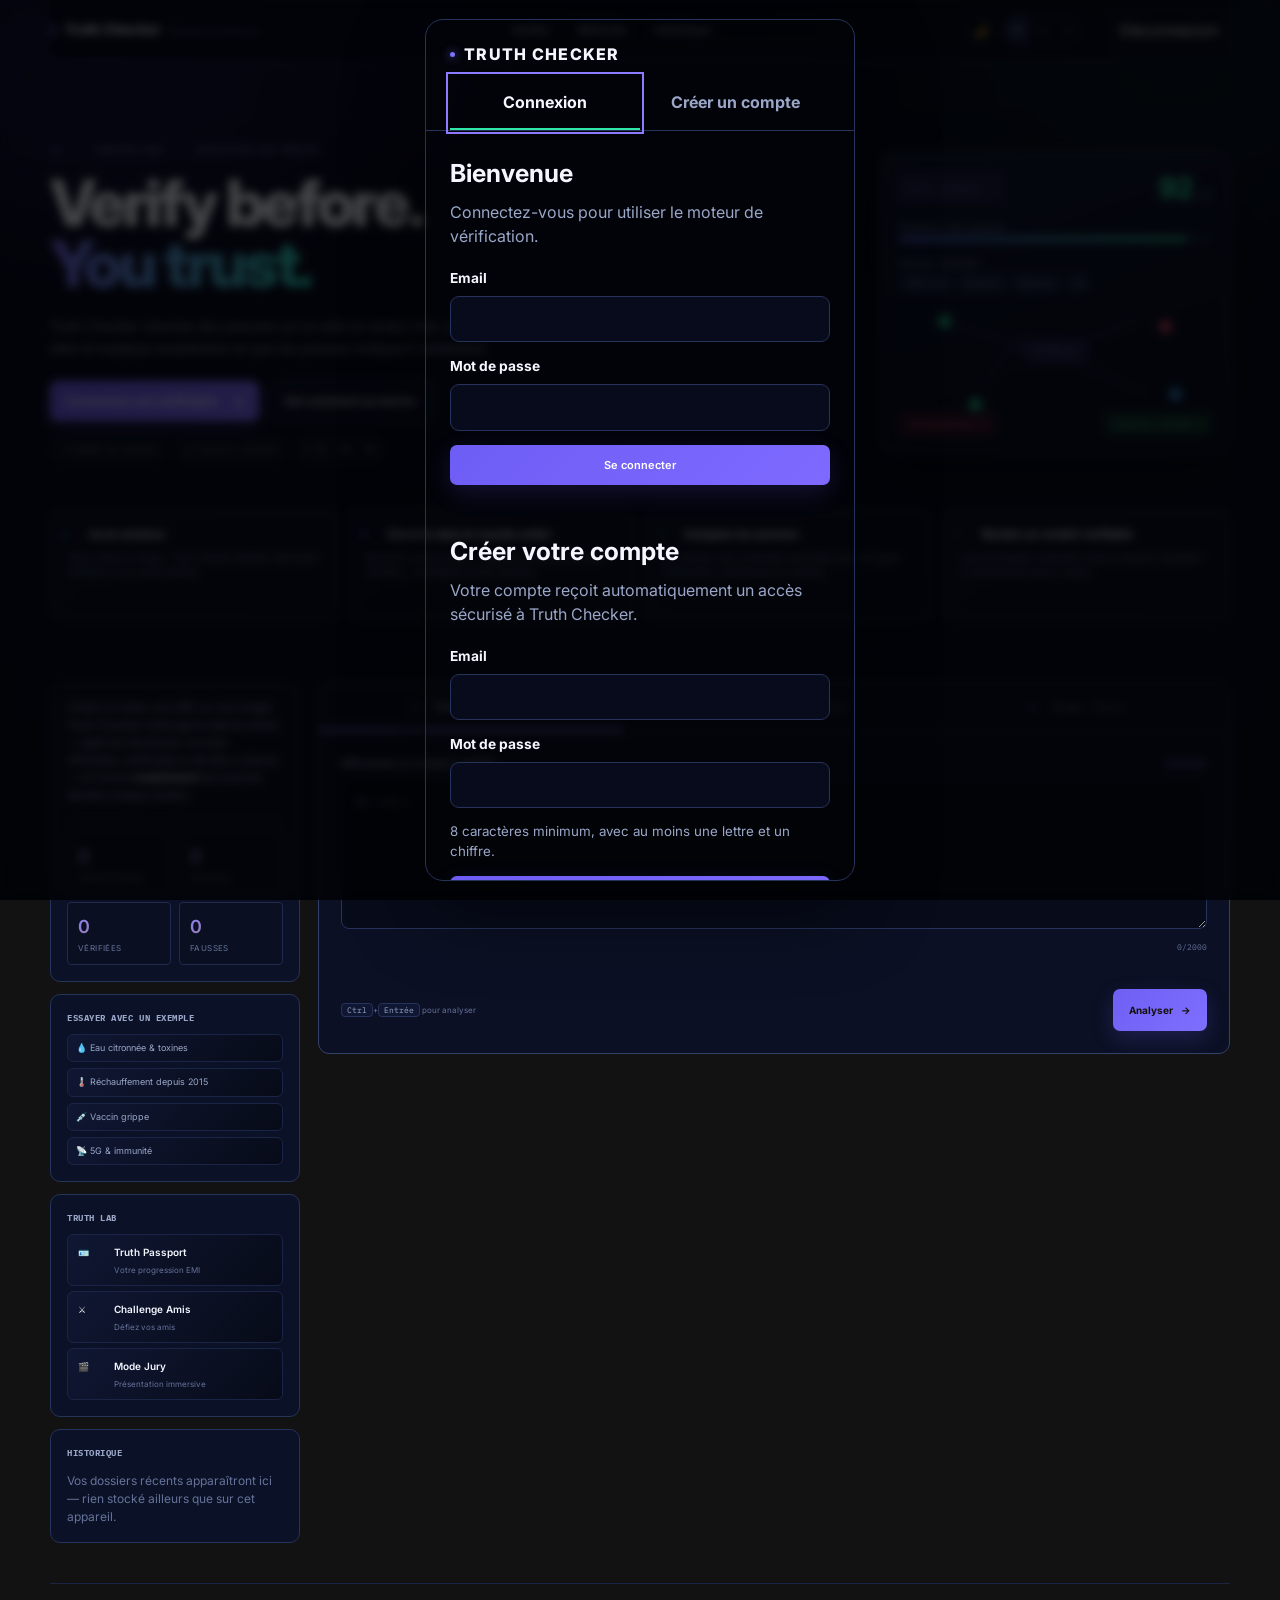
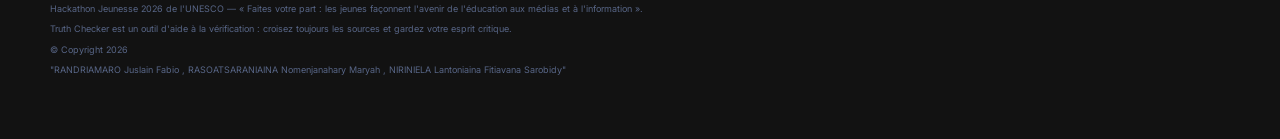
==== commit ca1c8a36: "Ajout du fallback multi-provider Groq/Gemini/OpenAI" ====
--- a/frontend/index.html
+++ b/frontend/index.html
@@ -409,7 +409,7 @@
     <button class="hero-btn hero-btn--primary auth-submit" type="submit">Créer mon compte</button>
   </form>
   <div class="auth-error" id="auth-error" hidden></div>
-  <div class="auth-note">La clé Gemini reste sur le serveur et n'est jamais envoyée au navigateur.</div>
+  <div class="auth-note">La clé Groq reste sur le serveur et n'est jamais envoyée au navigateur.</div>
 </dialog>
 
 <script src="app.js"></script>
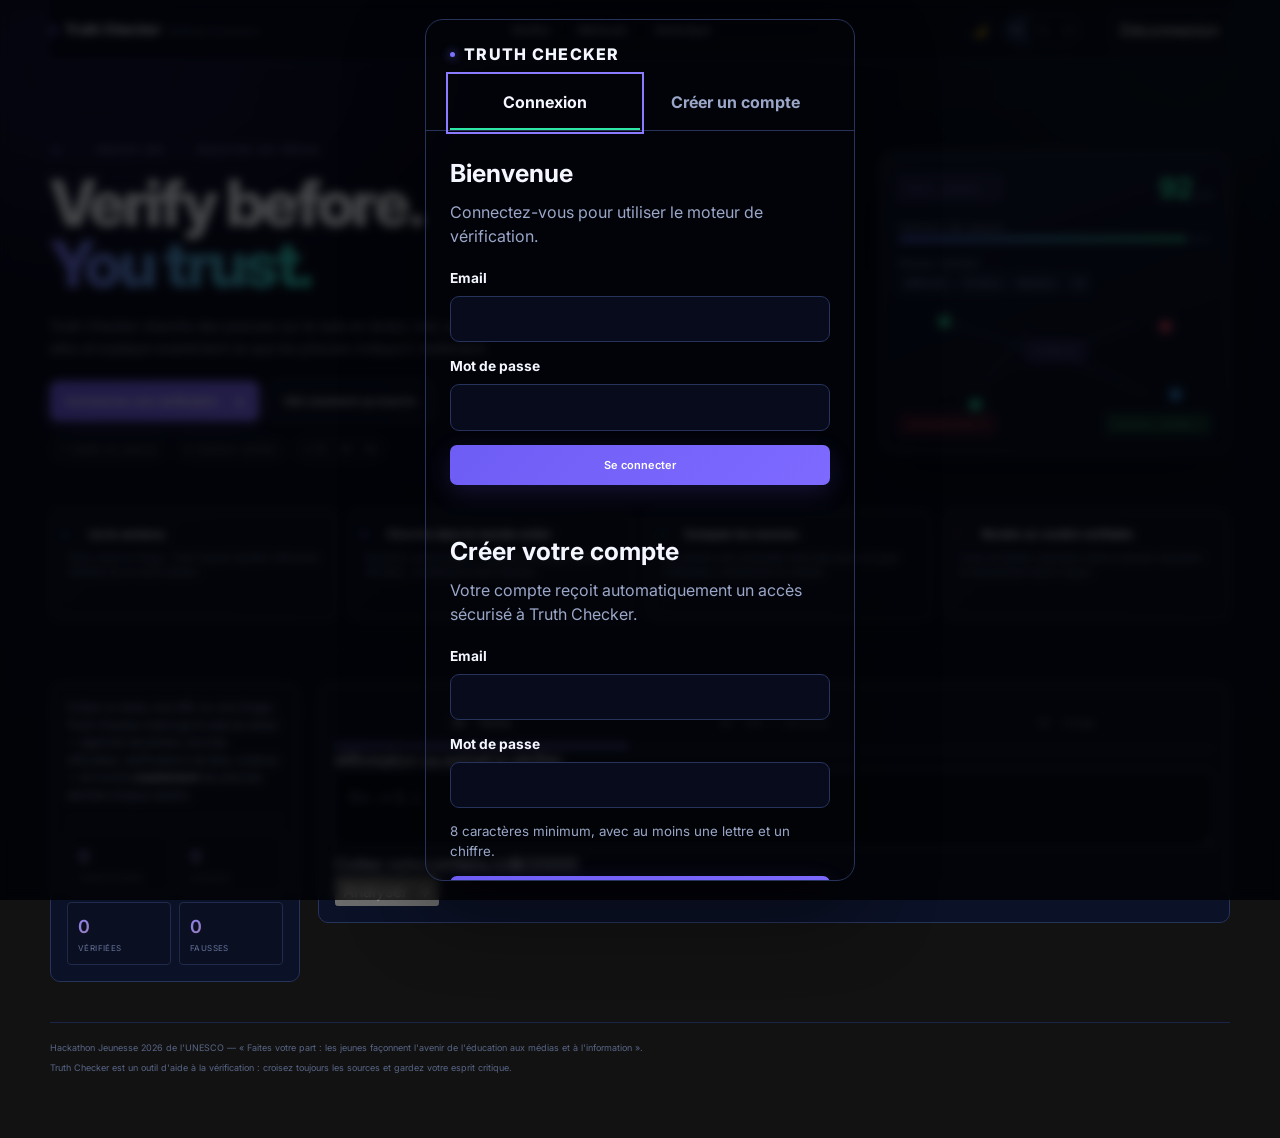
==== commit e66e33c1: "Bust frontend cache after provider fixes" ====
--- a/frontend/index.html
+++ b/frontend/index.html
@@ -10,7 +10,7 @@
 <link rel="preconnect" href="https://fonts.googleapis.com">
 <link rel="preconnect" href="https://fonts.gstatic.com" crossorigin>
 <link href="https://fonts.googleapis.com/css2?family=Fraunces:opsz,wght@9..144,400;9..144,500;9..144,600;9..144,700&family=Inter:wght@400;500;600;700&family=IBM+Plex+Mono:wght@400;500;600&display=swap" rel="stylesheet">
-<link rel="stylesheet" href="styles.css">
+<link rel="stylesheet" href="styles.css?v=20260816-2">
 </head>
 <body>
 
@@ -120,242 +120,56 @@
           </div>
         </div>
       </section>
-
-      <section class="card">
-        <h2 class="card__title">Essayer avec un exemple</h2>
-        <div class="chips" id="example-chips">
-          <button type="button" class="chip" data-example="text|Boire de l'eau citronnée le matin élimine les toxines du corps.">💧 Eau citronnée &amp; toxines</button>
-          <button type="button" class="chip" data-example="text|La Terre se réchauffe plus vite depuis 2015 que durant toute autre période de l'histoire connue.">🌡️ Réchauffement depuis 2015</button>
-          <button type="button" class="chip" data-example="text|Le vaccin contre la grippe peut donner la grippe.">💉 Vaccin grippe</button>
-          <button type="button" class="chip" data-example="text|5G et santé : les antennes 5G affaiblissent le système immunitaire.">📡 5G &amp; immunité</button>
-        </div>
-      </section>
-
-      <section class="card tools-card">
-        <h2 class="card__title">Truth Lab</h2>
-        <div class="tool-grid">
-          <button type="button" class="tool-btn" id="btn-passport">🪪 <span>Truth Passport</span><small>Votre progression EMI</small></button>
-          <button type="button" class="tool-btn" id="btn-challenge">⚔️ <span>Challenge Amis</span><small>Défiez vos amis</small></button>
-          <button type="button" class="tool-btn" id="btn-demo">🎬 <span>Mode Jury</span><small>Présentation immersive</small></button>
-        </div>
-      </section>
-
-      <section class="card history-card">
-        <div class="card__title-row">
-          <h2 class="card__title">Historique</h2>
-          <button type="button" class="link-btn" id="clear-history" hidden>Effacer</button>
-        </div>
-        <ul class="history-list" id="history-list">
-          <li class="history-empty">Vos dossiers récents apparaîtront ici — rien stocké ailleurs que sur cet appareil.</li>
-        </ul>
-      </section>
     </aside>
 
     <!-- ===== MAIN ===== -->
     <main class="main">
-      <section class="console" id="verify-console" aria-label="Soumettre un contenu à vérifier">
-
+      <section class="card verify-console" id="verify-console">
         <div class="tabs" role="tablist" aria-label="Type de contenu">
-          <button class="tab is-active" role="tab" aria-selected="true" data-type="text">
-            <span class="tab__index">01</span> Texte (Soratra)
-          </button>
-          <button class="tab" role="tab" aria-selected="false" data-type="url">
-            <span class="tab__index">02</span> URL / Article (Rohy)
-          </button>
-          <button class="tab" role="tab" aria-selected="false" data-type="image">
-            <span class="tab__index">03</span> Image (Sary)
-          </button>
-        </div>
-
-        <form id="analyze-form" class="console__body">
-
+          <button type="button" class="tab is-active" data-type="text" role="tab" aria-selected="true">01&nbsp;&nbsp;Texte</button>
+          <button type="button" class="tab" data-type="url" role="tab" aria-selected="false">02&nbsp;&nbsp;URL / Article</button>
+          <button type="button" class="tab" data-type="image" role="tab" aria-selected="false">03&nbsp;&nbsp;Image</button>
+        </div>
+        <form id="analyze-form">
           <div class="panel is-active" data-panel="text">
-            <div class="field-label-row">
-              <label class="field-label" for="input-text">Affirmation ou extrait à vérifier</label>
-              <button type="button" class="link-btn" id="paste-text">Coller</button>
+            <label for="input-text">Affirmation ou extrait à vérifier</label>
+            <textarea id="input-text" maxlength="20000" placeholder="Ex : « S. »"></textarea>
+            <div class="field-meta"><span>Collez votre contenu ici</span><span><b id="text-count">0</b>/20000</span></div>
+          </div>
+          <div class="panel" data-panel="url">
+            <label for="input-url">URL / Article</label>
+            <input id="input-url" type="url" placeholder="https://exemple.com/article">
+            <div class="field-meta"><span>URL publique uniquement</span></div>
+          </div>
+          <div class="panel" data-panel="image">
+            <label>Image à vérifier</label>
+            <div id="dropzone" class="dropzone" tabindex="0">
+              <div id="dropzone-empty">Déposez une image ou cliquez pour choisir</div>
+              <img id="dropzone-preview" alt="Aperçu" hidden>
+              <button id="dropzone-remove" type="button" hidden>Supprimer</button>
+              <input id="input-image" type="file" accept="image/*" hidden>
             </div>
-            <textarea id="input-text" rows="5" maxlength="2000"
-              placeholder="Ex : « S. »"></textarea>
-            <div class="field-hint"><span id="text-count">0</span>/2000</div>
-          </div>
-
-          <div class="panel" data-panel="url">
-            <div class="field-label-row">
-              <label class="field-label" for="input-url">Lien de l'article ou de la publication</label>
-              <button type="button" class="link-btn" id="paste-url">Coller</button>
-            </div>
-            <input id="input-url" type="url" inputmode="url"
-              placeholder="https://exemple.com/article-a-verifier" />
-            <div class="field-hint">Truth Checker lit l'article puis vérifie ses affirmations principales.</div>
-          </div>
-
-          <div class="panel" data-panel="image">
-            <label class="field-label" for="input-image">Capture d'écran, publication ou affiche</label>
-            <div class="dropzone" id="dropzone" tabindex="0" role="button" aria-label="Choisir une image">
-              <div class="dropzone__empty" id="dropzone-empty">
-                <span class="dropzone__icon" aria-hidden="true">＋</span>
-                <span>Déposez une image ou cliquez pour en choisir une</span>
-                <span class="field-hint">JPG, PNG, WEBP — 8 Mo max</span>
-              </div>
-              <img id="dropzone-preview" alt="Aperçu de l'image importée" hidden />
-              <button type="button" class="dropzone__remove" id="dropzone-remove" hidden aria-label="Retirer l'image">✕</button>
-            </div>
-            <input id="input-image" type="file" accept="image/png,image/jpeg,image/webp" hidden />
-            <label class="field-label field-label--secondary" for="input-image-caption">Contexte (optionnel)</label>
-            <input id="input-image-caption" type="text" maxlength="300"
-              placeholder="D'où vient cette image ? Que prétend-elle montrer ? Inona ny azo Ambara ?" />
-          </div>
-
-          <div class="console__footer">
-            <span class="kbd-hint"><kbd>Ctrl</kbd>+<kbd>Entrée</kbd> pour analyser</span>
-            <button type="submit" class="btn-analyze" id="submit-btn">
-              <span>Analyser</span>
-              <span class="btn-analyze__arrow" aria-hidden="true">→</span>
-            </button>
-          </div>
-
-          <p class="error-msg" id="error-msg" role="alert" hidden></p>
+            <input id="input-image-caption" type="text" placeholder="Question ou contexte (optionnel)">
+          </div>
+          <button id="submit-btn" class="analyze-btn" type="submit">Analyser&nbsp; →</button>
         </form>
       </section>
 
-      <!-- ===== LIVE VERIFICATION TRACE ===== -->
-      <section class="trace" id="trace" hidden aria-live="polite">
-        <div class="trace__bar-wrap">
-          <div class="trace__bar" id="trace-bar"></div>
-        </div>
-        <ol class="trace__steps" id="trace-steps">
-          <li data-step="read"><span class="trace__dot"></span><span class="trace__text">Lecture du contenu</span></li>
-          <li data-step="search"><span class="trace__dot"></span><span class="trace__text">Recherche de sources dans le monde entier</span></li>
-          <li data-step="compare"><span class="trace__dot"></span><span class="trace__text">Comparaison des sources entre elles</span></li>
-          <li data-step="score"><span class="trace__dot"></span><span class="trace__text">Rédaction du verdict</span></li>
-        </ol>
-        <div class="investigation-board" id="investigation-board" aria-label="Enquête en direct">
-          <div class="investigation-board__header">
-            <div><span class="section-kicker">LIVE INVESTIGATION</span><strong id="investigation-status">Connexion au moteur de preuves…</strong></div>
-            <span class="investigation-live"><i></i> LIVE</span>
-          </div>
-          <div class="investigation-board__body">
-            <div class="investigation-core" id="investigation-core">
-              <span class="investigation-core__ring"></span>
-              <span class="investigation-core__icon">⌁</span>
-              <strong id="investigation-core-label">CLAIM</strong>
-              <small id="investigation-core-detail">En attente de l'analyse</small>
-            </div>
-            <div class="investigation-nodes" id="investigation-nodes">
-              <div class="investigation-node" data-node="read"><i></i><span>Lecture</span><small>—</small></div>
-              <div class="investigation-node" data-node="search"><i></i><span>Recherche</span><small>0 requête</small></div>
-              <div class="investigation-node" data-node="compare"><i></i><span>Confrontation</span><small>0 source</small></div>
-              <div class="investigation-node" data-node="score"><i></i><span>Verdict</span><small>En attente</small></div>
-            </div>
-          </div>
-          <div class="investigation-feed" id="investigation-feed" aria-live="polite"></div>
-        </div>
-        <ul class="trace__queries" id="trace-queries" aria-label="Recherches effectuées en direct"></ul>
-      </section>
-
-      <!-- ===== RESULTS DOSSIER ===== -->
-      <section class="dossier" id="dossier" hidden aria-live="polite">
-
-        <div class="dossier__head">
-          <div class="dossier__ref" id="dossier-ref">DOSSIER #000000</div>
-          <div class="dossier__actions">
-            <button type="button" class="icon-btn" id="btn-share" title="Partager" aria-label="Partager">📤 Partager</button>
-            <button type="button" class="icon-btn" id="btn-export-json" title="Exporter JSON">📋 JSON</button>
-            <button type="button" class="icon-btn" id="btn-export-pdf" title="Exporter PDF">📄 PDF</button>
-            <button type="button" class="icon-btn" id="btn-copy" title="Copier le dossier">⧉ Copier</button>
-          </div>
-          <div class="stamp" id="stamp">VÉRIFIÉ</div>
-        </div>
-
-        <div class="dossier__top">
-          <div class="gauge-wrap">
-            <svg class="gauge" viewBox="0 0 200 120" aria-hidden="true">
-              <path class="gauge__track" d="M 20 110 A 80 80 0 0 1 180 110" />
-              <path class="gauge__value" id="gauge-value" d="M 20 110 A 80 80 0 0 1 180 110" />
-            </svg>
-            <div class="gauge__score" id="gauge-score">—</div>
-            <div class="gauge__label">score de fiabilité</div>
-          </div>
-
-          <div class="claim-block">
-            <div class="claim-block__eyebrow">Affirmation analysée</div>
-            <blockquote class="claim-block__text" id="headline-claim">—</blockquote>
-            <p class="claim-block__summary" id="summary-text"></p>
-          </div>
-        </div>
-
-        <div class="result-meta" id="result-meta" aria-label="Résumé des preuves"></div>
-
-        <section class="evidence-signal" id="evidence-signal" aria-label="Signal de vérification">
-          <div class="evidence-signal__head">
-            <div><span class="section-kicker">LIVE EVIDENCE SIGNAL</span><strong id="evidence-signal-title">Verdict construit à partir des preuves</strong></div>
-            <span class="signal-status" id="evidence-signal-status">ANALYSE TERMINÉE</span>
-          </div>
-          <div class="signal-track"><span id="signal-fill"></span><i id="signal-marker"></i></div>
-          <div class="signal-scale"><span>0 · faible</span><span>50 · mixte</span><span>100 · fort</span></div>
-        </section>
-
-        <section class="audit-timeline" aria-label="Traçabilité de la vérification">
-          <div class="section-heading-row"><h2 class="section-title">Comment le verdict a été construit</h2><span class="section-kicker">AUDIT TRAIL</span></div>
-          <div class="audit-timeline__grid" id="audit-timeline"></div>
-        </section>
-
-        <div class="breakdown">
-          <div class="breakdown__row">
-            <span class="breakdown__label">Fiabilité des sources</span>
-            <div class="breakdown__track"><div class="breakdown__fill" id="bd-source"></div></div>
-            <span class="breakdown__value" id="bd-source-val">—</span>
-          </div>
-          <div class="breakdown__row">
-            <span class="breakdown__label">Corroboration</span>
-            <div class="breakdown__track"><div class="breakdown__fill" id="bd-corr"></div></div>
-            <span class="breakdown__value" id="bd-corr-val">—</span>
-          </div>
-          <div class="breakdown__row">
-            <span class="breakdown__label">Consensus entre sources</span>
-            <div class="breakdown__track"><div class="breakdown__fill" id="bd-cons"></div></div>
-            <span class="breakdown__value" id="bd-cons-val">—</span>
-          </div>
-        </div>
-
-        <section class="claims-panel">
-          <div class="section-heading-row"><h2 class="section-title">Affirmations vérifiées</h2><span class="section-kicker">CLAIM BY CLAIM</span></div>
-          <div class="claims-list" id="claims-list"></div>
-        </section>
-
-        <section class="evidence-graph-panel">
-          <div class="section-heading-row"><h2 class="section-title">Carte des preuves</h2><span class="section-kicker">EVIDENCE MAP</span></div>
-          <div class="evidence-graph" id="evidence-graph"></div>
-        </section>
-
-        <div class="explanation">
-          <h2 class="section-title">Explication</h2>
-          <p id="explanation-text"></p>
-        </div>
-
-        <div class="correction" id="correction-block" hidden>
-          <h2 class="section-title">Ce que disent réellement les faits</h2>
-          <p id="correction-text"></p>
-        </div>
-
-        <div class="evidence">
-          <div class="evidence__head">
-            <h2 class="section-title">Preuves &amp; sources</h2>
-            <div class="evidence__filters" id="evidence-filters" role="group" aria-label="Filtrer les sources">
-              <button type="button" class="filter-btn is-active" data-filter="all">Toutes</button>
-              <button type="button" class="filter-btn" data-filter="confirme">Confirment</button>
-              <button type="button" class="filter-btn" data-filter="contredit">Contredisent</button>
-              <button type="button" class="filter-btn" data-filter="contexte">Contexte</button>
-            </div>
-          </div>
-          <ol class="evidence__list" id="evidence-list"></ol>
-        </div>
-
-        <div class="dossier__footer" id="dossier-footer"></div>
-
+      <section class="trace card" id="trace" hidden>
+        <ol id="trace-steps"><li>Lecture</li><li>Recherche</li><li>Comparaison</li><li>Verdict</li></ol>
+        <div class="trace-bar"><i id="trace-bar"></i></div>
+        <ul id="trace-queries"></ul>
+        <div id="investigation-board"><div id="investigation-status"></div><div id="investigation-core"><strong id="investigation-core-label"></strong><span id="investigation-core-detail"></span></div><div id="investigation-feed"></div></div>
+      </section>
+
+      <div class="error" id="error-msg" hidden></div>
+      <section class="card dossier" id="dossier" hidden>
+        <div id="dossier-content"></div>
         <div class="result-actions">
-          <button type="button" class="btn-secondary" id="btn-result-challenge">⚔️ Créer un challenge</button>
-          <button type="button" class="btn-secondary" id="btn-result-passport">🪪 Voir mon Passport</button>
+          <button type="button" class="btn-secondary" id="btn-copy">Copier</button>
+          <button type="button" class="btn-secondary" id="btn-export-json">Exporter JSON</button>
+          <button type="button" class="btn-secondary" id="btn-export-pdf">Exporter</button>
+          <button type="button" class="btn-secondary" id="btn-share">Partager</button>
           <button type="button" class="btn-again" id="btn-again">↺ Vérifier autre chose</button>
         </div>
       </section>
@@ -363,55 +177,24 @@
   </div>
 
   <footer class="site-footer">
-    <p>
-      Hackathon Jeunesse 2026 de l'UNESCO —
-      « Faites votre part : les jeunes façonnent l'avenir de l'éducation aux médias et à l'information ».
-    </p>
-    <p class="site-footer__note">
-      Truth Checker est un outil d'aide à la vérification :
-      croisez toujours les sources et gardez votre esprit critique.
-    </p>
-  </p> © Copyright 2026  </p>
-  </p>"RANDRIAMARO Juslain Fabio , RASOATSARANIAINA Nomenjanahary Maryah , NIRINIELA Lantoniaina Fitiavana Sarobidy" </p>
+    <p>Hackathon Jeunesse 2026 de l'UNESCO — « Faites votre part : les jeunes façonnent l'avenir de l'éducation aux médias et à l'information ».</p>
+    <p class="site-footer__note">Truth Checker est un outil d'aide à la vérification : croisez toujours les sources et gardez votre esprit critique.</p>
   </footer>
 </div>
 
 <div class="toast" id="toast" role="status" aria-live="polite"></div>
 
-<dialog class="modal" id="passport-modal">
-  <div class="modal__head"><div><span class="eyebrow">TRUTH LAB</span><h2>Truth Passport</h2></div><button class="modal__close" data-close="passport-modal">✕</button></div>
-  <div id="passport-content"></div>
-</dialog>
-
-<dialog class="modal" id="challenge-modal">
-  <div class="modal__head"><div><span class="eyebrow">TRUTH LAB</span><h2>Challenge Amis</h2></div><button class="modal__close" data-close="challenge-modal">✕</button></div>
-  <div id="challenge-content"></div>
-</dialog>
-
+<dialog class="modal" id="passport-modal"><div class="modal__head"><div><span class="eyebrow">TRUTH LAB</span><h2>Truth Passport</h2></div><button class="modal__close" data-close="passport-modal">✕</button></div><div id="passport-content"></div></dialog>
+<dialog class="modal" id="challenge-modal"><div class="modal__head"><div><span class="eyebrow">TRUTH LAB</span><h2>Challenge Amis</h2></div><button class="modal__close" data-close="challenge-modal">✕</button></div><div id="challenge-content"></div></dialog>
 
 <dialog class="auth-modal" id="auth-modal">
   <div class="auth-modal__brand"><span class="live-dot"></span><span>TRUTH CHECKER</span></div>
-  <div class="auth-tabs">
-    <button class="auth-tab is-active" id="login-tab" type="button">Connexion</button>
-    <button class="auth-tab" id="register-tab" type="button">Créer un compte</button>
-  </div>
-  <form id="login-form" class="auth-form">
-    <h2>Bienvenue</h2><p>Connectez-vous pour utiliser le moteur de vérification.</p>
-    <label>Email<input id="login-email" type="email" autocomplete="email" required></label>
-    <label>Mot de passe<input id="login-password" type="password" autocomplete="current-password" required></label>
-    <button class="hero-btn hero-btn--primary auth-submit" type="submit">Se connecter</button>
-  </form>
-  <form id="register-form" class="auth-form" hidden>
-    <h2>Créer votre compte</h2><p>Votre compte reçoit automatiquement un accès sécurisé à Truth Checker.</p>
-    <label>Email<input id="register-email" type="email" autocomplete="email" required></label>
-    <label>Mot de passe<input id="register-password" type="password" autocomplete="new-password" minlength="8" required></label>
-    <small>8 caractères minimum, avec au moins une lettre et un chiffre.</small>
-    <button class="hero-btn hero-btn--primary auth-submit" type="submit">Créer mon compte</button>
-  </form>
-  <div class="auth-error" id="auth-error" hidden></div>
-  <div class="auth-note">La clé Groq reste sur le serveur et n'est jamais envoyée au navigateur.</div>
+  <div class="auth-tabs"><button class="auth-tab is-active" id="login-tab" type="button">Connexion</button><button class="auth-tab" id="register-tab" type="button">Créer un compte</button></div>
+  <form id="login-form" class="auth-form"><h2>Bienvenue</h2><p>Connectez-vous pour utiliser le moteur de vérification.</p><label>Email<input id="login-email" type="email" autocomplete="email" required></label><label>Mot de passe<input id="login-password" type="password" autocomplete="current-password" required></label><button class="hero-btn hero-btn--primary auth-submit" type="submit">Se connecter</button></form>
+  <form id="register-form" class="auth-form" hidden><h2>Créer votre compte</h2><p>Votre compte reçoit automatiquement un accès sécurisé à Truth Checker.</p><label>Email<input id="register-email" type="email" autocomplete="email" required></label><label>Mot de passe<input id="register-password" type="password" autocomplete="new-password" minlength="8" required></label><small>8 caractères minimum, avec au moins une lettre et un chiffre.</small><button class="hero-btn hero-btn--primary auth-submit" type="submit">Créer mon compte</button></form>
+  <div class="auth-error" id="auth-error" hidden></div><div class="auth-note">La clé Gemini reste sur le serveur et n'est jamais envoyée au navigateur.</div>
 </dialog>
 
-<script src="app.js"></script>
+<script src="app.js?v=20260816-2"></script>
 </body>
 </html>
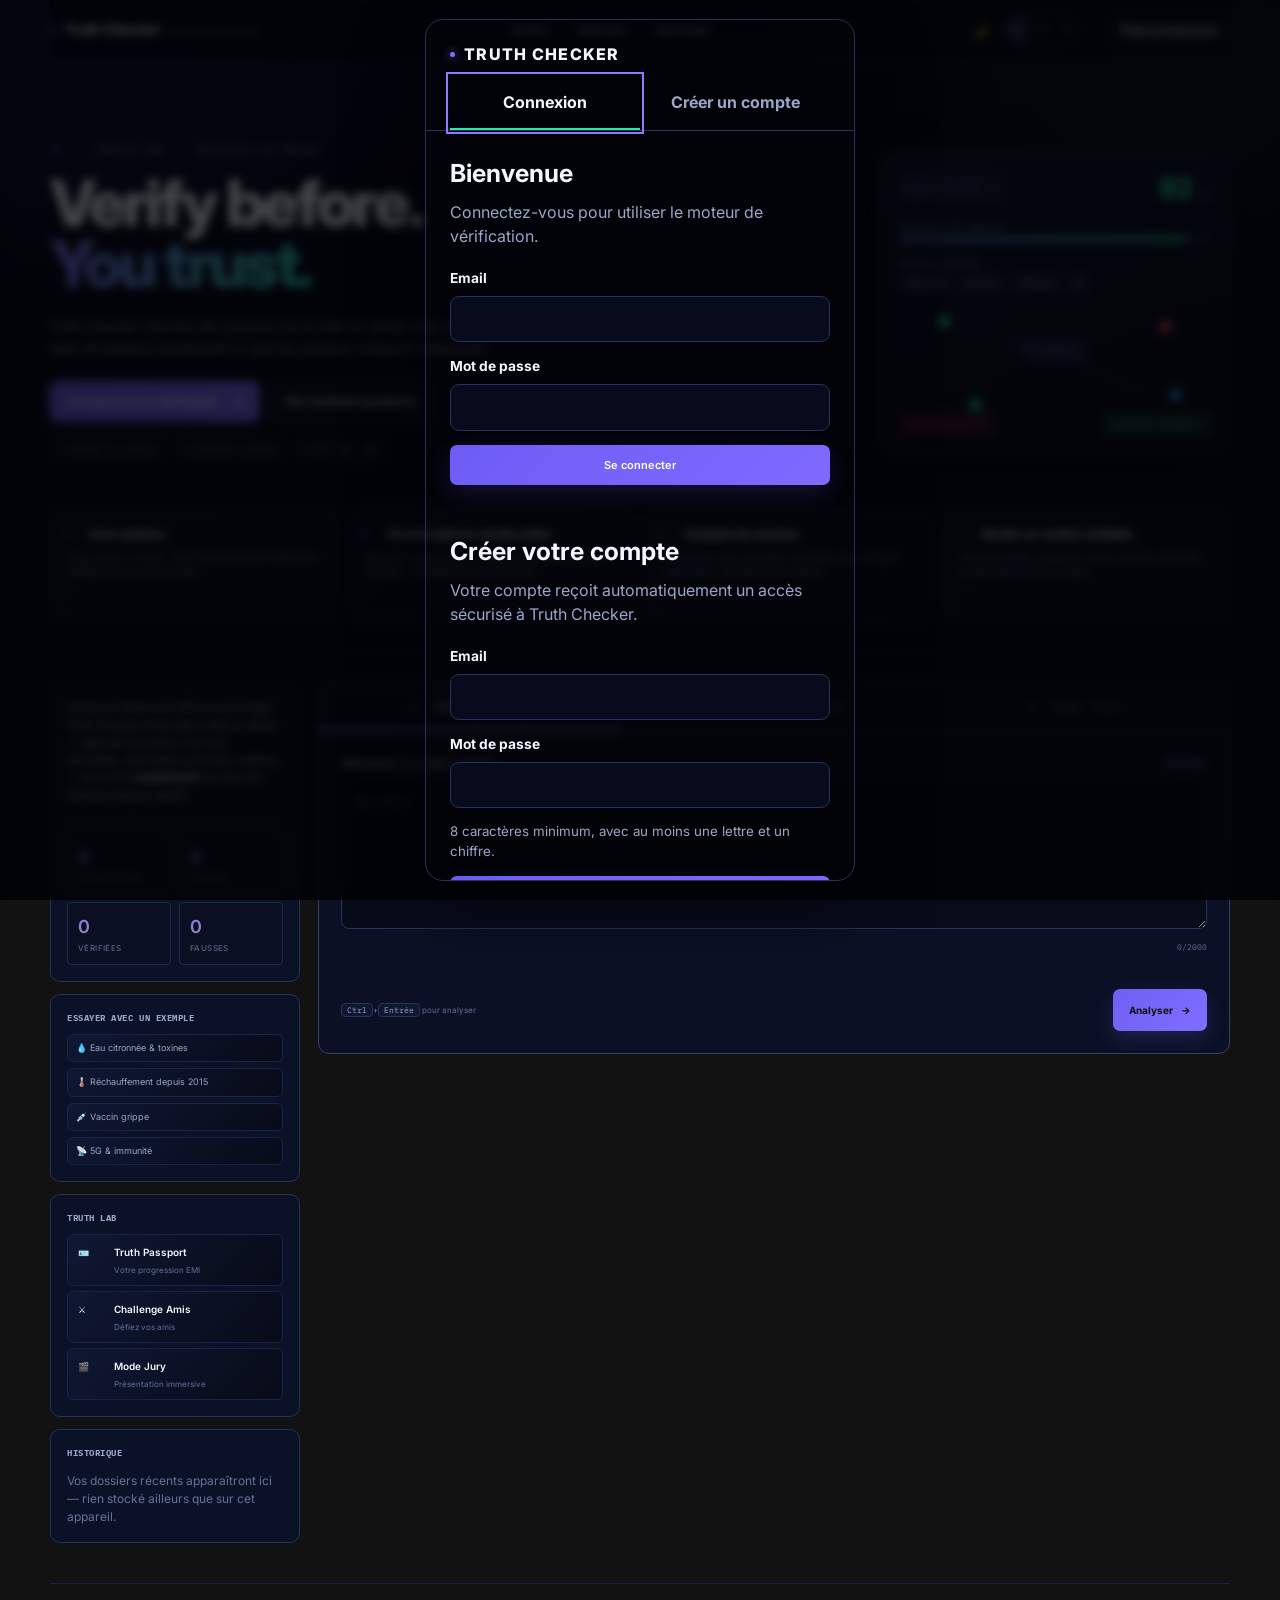
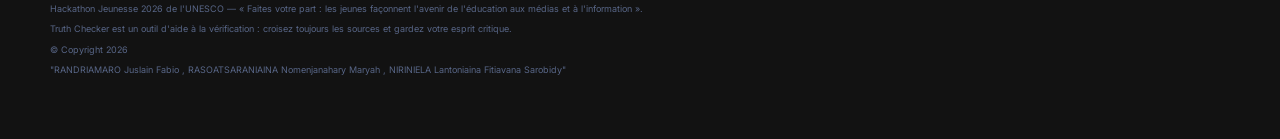
==== commit 2a79edf6: "Restore full frontend and bust app cache" ====
--- a/frontend/index.html
+++ b/frontend/index.html
@@ -10,80 +10,39 @@
 <link rel="preconnect" href="https://fonts.googleapis.com">
 <link rel="preconnect" href="https://fonts.gstatic.com" crossorigin>
 <link href="https://fonts.googleapis.com/css2?family=Fraunces:opsz,wght@9..144,400;9..144,500;9..144,600;9..144,700&family=Inter:wght@400;500;600;700&family=IBM+Plex+Mono:wght@400;500;600&display=swap" rel="stylesheet">
-<link rel="stylesheet" href="styles.css?v=20260816-2">
+<link rel="stylesheet" href="styles.css">
 </head>
 <body>
 
 <div class="app" id="app">
 
-  <!-- ===== TOP BAR ===== -->
   <header class="topbar">
     <div class="topbar__rule"></div>
     <div class="topbar__row">
-      <div class="topbar__brand">
-        <span class="live-dot" aria-hidden="true"></span>
-        <span class="topbar__wordmark">Truth&nbsp;Checker</span>
-      </div>
-      <nav class="topnav" aria-label="Navigation principale">
-        <a href="#verify-console">Vérifier</a>
-        <a href="#method">Méthode </a>
-        <a href="#dossier">Historique</a>
-      </nav>
+      <div class="topbar__brand"><span class="live-dot" aria-hidden="true"></span><span class="topbar__wordmark">Truth&nbsp;Checker</span></div>
+      <nav class="topnav" aria-label="Navigation principale"><a href="#verify-console">Vérifier</a><a href="#method">Méthode </a><a href="#dossier">Historique</a></nav>
       <div class="topbar__right">
-        <div class="theme-switch" role="group" aria-label="Mode d'affichage">
-          <button type="button" class="theme-btn" id="theme-toggle" title="Basculer le thème" aria-label="Mode sombre/clair">🌙</button>
-        </div>
-        <div class="lang-switch" role="group" aria-label="Langue de la réponse">
-          <button type="button" class="lang-btn is-active" data-lang="fr">FR</button>
-          <button type="button" class="lang-btn" data-lang="en">EN</button>
-          <button type="button" class="lang-btn" data-lang="mg">MG</button>
-        </div>
+        <div class="theme-switch" role="group" aria-label="Mode d'affichage"><button type="button" class="theme-btn" id="theme-toggle" title="Basculer le thème" aria-label="Mode sombre/clair">🌙</button></div>
+        <div class="lang-switch" role="group" aria-label="Langue de la réponse"><button type="button" class="lang-btn is-active" data-lang="fr">FR</button><button type="button" class="lang-btn" data-lang="en">EN</button><button type="button" class="lang-btn" data-lang="mg">MG</button></div>
         <div class="topbar__date" id="today-date"></div>
-  <div class="account-box" id="account-box">
-    <span class="account-email" id="account-email"></span>
-    <button type="button" class="account-btn" id="logout-btn">Déconnexion</button>
-  </div>
-
+        <div class="account-box" id="account-box"><span class="account-email" id="account-email"></span><button type="button" class="account-btn" id="logout-btn">Déconnexion</button></div>
       </div>
     </div>
   </header>
 
-  <!-- ===== HERO / LANDING ===== -->
   <section class="hero" id="top">
     <div class="hero__copy">
       <div class="eyebrow-line"><span>IA</span><i></i><span>PREUVES WEB</span><i></i><span>ÉDUCATION AUX MÉDIAS</span></div>
       <h1>Verify before.<br><span>You trust.</span></h1>
       <p>Truth Checker cherche des preuves sur le web en temps réel, compare les sources entre elles et explique exactement ce que les preuves indiquent réellement.</p>
-      
-      <div class="hero__actions">
-        <a class="hero-btn hero-btn--primary" href="#verify-console">Commencer une vérification <b>→</b></a>
-        <a class="hero-btn hero-btn--ghost" href="#method">Voir comment ça marche</a>
-      </div>
-      <div class="hero__chips">
-        <span>✦ Graphe de preuves</span>
-        <span>◈ Contexte vérifié</span>
-        <span>◎ FR · EN · MG</span>
-      </div>
+      <div class="hero__actions"><a class="hero-btn hero-btn--primary" href="#verify-console">Commencer une vérification <b>→</b></a><a class="hero-btn hero-btn--ghost" href="#method">Voir comment ça marche</a></div>
+      <div class="hero__chips"><span>✦ Graphe de preuves</span><span>◈ Contexte vérifié</span><span>◎ FR · EN · MG</span></div>
     </div>
-
     <div class="hero__visual" aria-label="Aperçu du moteur de preuves">
-      <div class="proof-card">
-        <div class="proof-card__top"><span class="proof-badge">Source primaire ✓</span><strong>92<small>/100</small></strong></div>
-        <div class="proof-label">Confiance des preuves</div>
-        <div class="proof-meter"><span style="width:92%"></span></div>
-        <div class="proof-label proof-label--space">Preuves trouvées</div>
-        <div class="proof-tags"><span>Officiel</span><span>Science</span><span>Reuters</span><span>+8</span></div>
-        <div class="mini-graph">
-          <div class="mini-node mini-node--claim">AFFIRMATION</div>
-          <i class="edge edge--1"></i><i class="edge edge--2"></i><i class="edge edge--3"></i><i class="edge edge--4"></i>
-          <b class="node-dot node-dot--green n1"></b><b class="node-dot node-dot--red n2"></b><b class="node-dot node-dot--blue n3"></b><b class="node-dot node-dot--green n4"></b>
-        </div>
-        <div class="proof-card__foot"><span class="danger-pill">Contradictions 0</span><span class="success-pill">Contexte vérifié ✓</span></div>
-      </div>
+      <div class="proof-card"><div class="proof-card__top"><span class="proof-badge">Source primaire ✓</span><strong>92<small>/100</small></strong></div><div class="proof-label">Confiance des preuves</div><div class="proof-meter"><span style="width:92%"></span></div><div class="proof-label proof-label--space">Preuves trouvées</div><div class="proof-tags"><span>Officiel</span><span>Science</span><span>Reuters</span><span>+8</span></div><div class="mini-graph"><div class="mini-node mini-node--claim">AFFIRMATION</div><i class="edge edge--1"></i><i class="edge edge--2"></i><i class="edge edge--3"></i><i class="edge edge--4"></i><b class="node-dot node-dot--green n1"></b><b class="node-dot node-dot--red n2"></b><b class="node-dot node-dot--blue n3"></b><b class="node-dot node-dot--green n4"></b></div><div class="proof-card__foot"><span class="danger-pill">Contradictions 0</span><span class="success-pill">Contexte vérifié ✓</span></div></div>
     </div>
   </section>
 
-  <!-- ===== VALUE PROPOSITION ===== -->
   <section class="feature-strip" id="method">
     <article><span class="feature-icon feature-icon--blue">•</span><h3>Lis le contenu</h3><p>Texte, article ou image : Truth Checker identifie l'affirmation vérifiable qui se cache derrière.</p></article>
     <article><span class="feature-icon feature-icon--purple">✦</span><h3>Cherche dans le monde entier</h3><p>Recherche web en direct — agences de presse, sources officielles, scientifiques et fact-checkers.</p></article>
@@ -92,109 +51,51 @@
   </section>
 
   <div class="layout">
-
-    <!-- ===== SIDEBAR ===== -->
     <aside class="sidebar">
-      <section class="card intro-card">
-        <p class="intro-card__lede">
-          Collez un texte, une URL ou une image. Truth&nbsp;Checker interroge le web en direct —
-          agences de presse, sources officielles, vérificateurs de faits, science — et montre
-          <em>exactement</em> les preuves derrière chaque verdict.
-        </p>
-        <div class="intro-card__stats-grid">
-          <div class="stat-item">
-            <dt id="stat-checks">0</dt>
-            <dd>vérifications</dd>
-          </div>
-          <div class="stat-item">
-            <dt id="stat-sources">0</dt>
-            <dd>sources</dd>
-          </div>
-          <div class="stat-item">
-            <dt id="stat-verified">0</dt>
-            <dd>vérifiées</dd>
-          </div>
-          <div class="stat-item">
-            <dt id="stat-false">0</dt>
-            <dd>fausses</dd>
-          </div>
-        </div>
-      </section>
+      <section class="card intro-card"><p class="intro-card__lede">Collez un texte, une URL ou une image. Truth&nbsp;Checker interroge le web en direct — agences de presse, sources officielles, vérificateurs de faits, science — et montre <em>exactement</em> les preuves derrière chaque verdict.</p><div class="intro-card__stats-grid"><div class="stat-item"><dt id="stat-checks">0</dt><dd>vérifications</dd></div><div class="stat-item"><dt id="stat-sources">0</dt><dd>sources</dd></div><div class="stat-item"><dt id="stat-verified">0</dt><dd>vérifiées</dd></div><div class="stat-item"><dt id="stat-false">0</dt><dd>fausses</dd></div></div></section>
+      <section class="card"><h2 class="card__title">Essayer avec un exemple</h2><div class="chips" id="example-chips"><button type="button" class="chip" data-example="text|Boire de l'eau citronnée le matin élimine les toxines du corps.">💧 Eau citronnée &amp; toxines</button><button type="button" class="chip" data-example="text|La Terre se réchauffe plus vite depuis 2015 que durant toute autre période de l'histoire connue.">🌡️ Réchauffement depuis 2015</button><button type="button" class="chip" data-example="text|Le vaccin contre la grippe peut donner la grippe.">💉 Vaccin grippe</button><button type="button" class="chip" data-example="text|5G et santé : les antennes 5G affaiblissent le système immunitaire.">📡 5G &amp; immunité</button></div></section>
+      <section class="card tools-card"><h2 class="card__title">Truth Lab</h2><div class="tool-grid"><button type="button" class="tool-btn" id="btn-passport">🪪 <span>Truth Passport</span><small>Votre progression EMI</small></button><button type="button" class="tool-btn" id="btn-challenge">⚔️ <span>Challenge Amis</span><small>Défiez vos amis</small></button><button type="button" class="tool-btn" id="btn-demo">🎬 <span>Mode Jury</span><small>Présentation immersive</small></button></div></section>
+      <section class="card history-card"><div class="card__title-row"><h2 class="card__title">Historique</h2><button type="button" class="link-btn" id="clear-history" hidden>Effacer</button></div><ul class="history-list" id="history-list"><li class="history-empty">Vos dossiers récents apparaîtront ici — rien stocké ailleurs que sur cet appareil.</li></ul></section>
     </aside>
 
-    <!-- ===== MAIN ===== -->
     <main class="main">
-      <section class="card verify-console" id="verify-console">
-        <div class="tabs" role="tablist" aria-label="Type de contenu">
-          <button type="button" class="tab is-active" data-type="text" role="tab" aria-selected="true">01&nbsp;&nbsp;Texte</button>
-          <button type="button" class="tab" data-type="url" role="tab" aria-selected="false">02&nbsp;&nbsp;URL / Article</button>
-          <button type="button" class="tab" data-type="image" role="tab" aria-selected="false">03&nbsp;&nbsp;Image</button>
-        </div>
-        <form id="analyze-form">
-          <div class="panel is-active" data-panel="text">
-            <label for="input-text">Affirmation ou extrait à vérifier</label>
-            <textarea id="input-text" maxlength="20000" placeholder="Ex : « S. »"></textarea>
-            <div class="field-meta"><span>Collez votre contenu ici</span><span><b id="text-count">0</b>/20000</span></div>
-          </div>
-          <div class="panel" data-panel="url">
-            <label for="input-url">URL / Article</label>
-            <input id="input-url" type="url" placeholder="https://exemple.com/article">
-            <div class="field-meta"><span>URL publique uniquement</span></div>
-          </div>
-          <div class="panel" data-panel="image">
-            <label>Image à vérifier</label>
-            <div id="dropzone" class="dropzone" tabindex="0">
-              <div id="dropzone-empty">Déposez une image ou cliquez pour choisir</div>
-              <img id="dropzone-preview" alt="Aperçu" hidden>
-              <button id="dropzone-remove" type="button" hidden>Supprimer</button>
-              <input id="input-image" type="file" accept="image/*" hidden>
-            </div>
-            <input id="input-image-caption" type="text" placeholder="Question ou contexte (optionnel)">
-          </div>
-          <button id="submit-btn" class="analyze-btn" type="submit">Analyser&nbsp; →</button>
+      <section class="console" id="verify-console" aria-label="Soumettre un contenu à vérifier">
+        <div class="tabs" role="tablist" aria-label="Type de contenu"><button class="tab is-active" role="tab" aria-selected="true" data-type="text"><span class="tab__index">01</span> Texte (Soratra)</button><button class="tab" role="tab" aria-selected="false" data-type="url"><span class="tab__index">02</span> URL / Article (Rohy)</button><button class="tab" role="tab" aria-selected="false" data-type="image"><span class="tab__index">03</span> Image (Sary)</button></div>
+        <form id="analyze-form" class="console__body">
+          <div class="panel is-active" data-panel="text"><div class="field-label-row"><label class="field-label" for="input-text">Affirmation ou extrait à vérifier</label><button type="button" class="link-btn" id="paste-text">Coller</button></div><textarea id="input-text" rows="5" maxlength="2000" placeholder="Ex : « S. »"></textarea><div class="field-hint"><span id="text-count">0</span>/2000</div></div>
+          <div class="panel" data-panel="url"><div class="field-label-row"><label class="field-label" for="input-url">Lien de l'article ou de la publication</label><button type="button" class="link-btn" id="paste-url">Coller</button></div><input id="input-url" type="url" inputmode="url" placeholder="https://exemple.com/article-a-verifier" /><div class="field-hint">Truth Checker lit l'article puis vérifie ses affirmations principales.</div></div>
+          <div class="panel" data-panel="image"><label class="field-label" for="input-image">Capture d'écran, publication ou affiche</label><div class="dropzone" id="dropzone" tabindex="0" role="button" aria-label="Choisir une image"><div class="dropzone__empty" id="dropzone-empty"><span class="dropzone__icon" aria-hidden="true">＋</span><span>Déposez une image ou cliquez pour en choisir une</span><span class="field-hint">JPG, PNG, WEBP — 8 Mo max</span></div><img id="dropzone-preview" alt="Aperçu de l'image importée" hidden /><button type="button" class="dropzone__remove" id="dropzone-remove" hidden aria-label="Retirer l'image">✕</button></div><input id="input-image" type="file" accept="image/png,image/jpeg,image/webp" hidden /><label class="field-label field-label--secondary" for="input-image-caption">Contexte (optionnel)</label><input id="input-image-caption" type="text" maxlength="300" placeholder="D'où vient cette image ? Que prétend-elle montrer ? Inona ny azo Ambara ?" /></div>
+          <div class="console__footer"><span class="kbd-hint"><kbd>Ctrl</kbd>+<kbd>Entrée</kbd> pour analyser</span><button type="submit" class="btn-analyze" id="submit-btn"><span>Analyser</span><span class="btn-analyze__arrow" aria-hidden="true">→</span></button></div><p class="error-msg" id="error-msg" role="alert" hidden></p>
         </form>
       </section>
 
-      <section class="trace card" id="trace" hidden>
-        <ol id="trace-steps"><li>Lecture</li><li>Recherche</li><li>Comparaison</li><li>Verdict</li></ol>
-        <div class="trace-bar"><i id="trace-bar"></i></div>
-        <ul id="trace-queries"></ul>
-        <div id="investigation-board"><div id="investigation-status"></div><div id="investigation-core"><strong id="investigation-core-label"></strong><span id="investigation-core-detail"></span></div><div id="investigation-feed"></div></div>
-      </section>
+      <section class="trace" id="trace" hidden aria-live="polite"><div class="trace__bar-wrap"><div class="trace__bar" id="trace-bar"></div></div><ol class="trace__steps" id="trace-steps"><li data-step="read"><span class="trace__dot"></span><span class="trace__text">Lecture du contenu</span></li><li data-step="search"><span class="trace__dot"></span><span class="trace__text">Recherche de sources dans le monde entier</span></li><li data-step="compare"><span class="trace__dot"></span><span class="trace__text">Comparaison des sources entre elles</span></li><li data-step="score"><span class="trace__dot"></span><span class="trace__text">Rédaction du verdict</span></li></ol><div class="investigation-board" id="investigation-board" aria-label="Enquête en direct"><div class="investigation-board__header"><div><span class="section-kicker">LIVE INVESTIGATION</span><strong id="investigation-status">Connexion au moteur de preuves…</strong></div><span class="investigation-live"><i></i> LIVE</span></div><div class="investigation-board__body"><div class="investigation-core" id="investigation-core"><span class="investigation-core__ring"></span><span class="investigation-core__icon">⌁</span><strong id="investigation-core-label">CLAIM</strong><small id="investigation-core-detail">En attente de l'analyse</small></div><div class="investigation-nodes" id="investigation-nodes"><div class="investigation-node" data-node="read"><i></i><span>Lecture</span><small>—</small></div><div class="investigation-node" data-node="search"><i></i><span>Recherche</span><small>0 requête</small></div><div class="investigation-node" data-node="compare"><i></i><span>Confrontation</span><small>0 source</small></div><div class="investigation-node" data-node="score"><i></i><span>Verdict</span><small>En attente</small></div></div></div><div class="investigation-feed" id="investigation-feed" aria-live="polite"></div></div><ul class="trace__queries" id="trace-queries" aria-label="Recherches effectuées en direct"></ul></section>
 
-      <div class="error" id="error-msg" hidden></div>
-      <section class="card dossier" id="dossier" hidden>
-        <div id="dossier-content"></div>
-        <div class="result-actions">
-          <button type="button" class="btn-secondary" id="btn-copy">Copier</button>
-          <button type="button" class="btn-secondary" id="btn-export-json">Exporter JSON</button>
-          <button type="button" class="btn-secondary" id="btn-export-pdf">Exporter</button>
-          <button type="button" class="btn-secondary" id="btn-share">Partager</button>
-          <button type="button" class="btn-again" id="btn-again">↺ Vérifier autre chose</button>
-        </div>
+      <section class="dossier" id="dossier" hidden aria-live="polite">
+        <div class="dossier__head"><div class="dossier__ref" id="dossier-ref">DOSSIER #000000</div><div class="dossier__actions"><button type="button" class="icon-btn" id="btn-share" title="Partager" aria-label="Partager">📤 Partager</button><button type="button" class="icon-btn" id="btn-export-json" title="Exporter JSON">📋 JSON</button><button type="button" class="icon-btn" id="btn-export-pdf" title="Exporter PDF">📄 PDF</button><button type="button" class="icon-btn" id="btn-copy" title="Copier le dossier">⧉ Copier</button></div><div class="stamp" id="stamp">VÉRIFIÉ</div></div>
+        <div class="dossier__top"><div class="gauge-wrap"><svg class="gauge" viewBox="0 0 200 120" aria-hidden="true"><path class="gauge__track" d="M 20 110 A 80 80 0 0 1 180 110" /><path class="gauge__value" id="gauge-value" d="M 20 110 A 80 80 0 0 1 180 110" /></svg><div class="gauge__score" id="gauge-score">—</div><div class="gauge__label">score de fiabilité</div></div><div class="claim-block"><div class="claim-block__eyebrow">Affirmation analysée</div><blockquote class="claim-block__text" id="headline-claim">—</blockquote><p class="claim-block__summary" id="summary-text"></p></div></div>
+        <div class="result-meta" id="result-meta" aria-label="Résumé des preuves"></div>
+        <section class="evidence-signal" id="evidence-signal" aria-label="Signal de vérification"><div class="evidence-signal__head"><div><span class="section-kicker">LIVE EVIDENCE SIGNAL</span><strong id="evidence-signal-title">Verdict construit à partir des preuves</strong></div><span class="signal-status" id="evidence-signal-status">ANALYSE TERMINÉE</span></div><div class="signal-track"><span id="signal-fill"></span><i id="signal-marker"></i></div><div class="signal-scale"><span>0 · faible</span><span>50 · mixte</span><span>100 · fort</span></div></section>
+        <section class="audit-timeline" aria-label="Traçabilité de la vérification"><div class="section-heading-row"><h2 class="section-title">Comment le verdict a été construit</h2><span class="section-kicker">AUDIT TRAIL</span></div><div class="audit-timeline__grid" id="audit-timeline"></div></section>
+        <div class="breakdown"><div class="breakdown__row"><span class="breakdown__label">Fiabilité des sources</span><div class="breakdown__track"><div class="breakdown__fill" id="bd-source"></div></div><span class="breakdown__value" id="bd-source-val">—</span></div><div class="breakdown__row"><span class="breakdown__label">Corroboration</span><div class="breakdown__track"><div class="breakdown__fill" id="bd-corr"></div></div><span class="breakdown__value" id="bd-corr-val">—</span></div><div class="breakdown__row"><span class="breakdown__label">Consensus entre sources</span><div class="breakdown__track"><div class="breakdown__fill" id="bd-cons"></div></div><span class="breakdown__value" id="bd-cons-val">—</span></div></div>
+        <section class="claims-panel"><div class="section-heading-row"><h2 class="section-title">Affirmations vérifiées</h2><span class="section-kicker">CLAIM BY CLAIM</span></div><div class="claims-list" id="claims-list"></div></section>
+        <section class="evidence-graph-panel"><div class="section-heading-row"><h2 class="section-title">Carte des preuves</h2><span class="section-kicker">EVIDENCE MAP</span></div><div class="evidence-graph" id="evidence-graph"></div></section>
+        <div class="explanation"><h2 class="section-title">Explication</h2><p id="explanation-text"></p></div>
+        <div class="correction" id="correction-block" hidden><h2 class="section-title">Ce que disent réellement les faits</h2><p id="correction-text"></p></div>
+        <div class="evidence"><div class="evidence__head"><h2 class="section-title">Preuves &amp; sources</h2><div class="evidence__filters" id="evidence-filters" role="group" aria-label="Filtrer les sources"><button type="button" class="filter-btn is-active" data-filter="all">Toutes</button><button type="button" class="filter-btn" data-filter="confirme">Confirment</button><button type="button" class="filter-btn" data-filter="contredit">Contredisent</button><button type="button" class="filter-btn" data-filter="contexte">Contexte</button></div></div><ol class="evidence__list" id="evidence-list"></ol></div>
+        <div class="dossier__footer" id="dossier-footer"></div><div class="result-actions"><button type="button" class="btn-secondary" id="btn-result-challenge">⚔️ Créer un challenge</button><button type="button" class="btn-secondary" id="btn-result-passport">🪪 Voir mon Passport</button><button type="button" class="btn-again" id="btn-again">↺ Vérifier autre chose</button></div>
       </section>
     </main>
   </div>
 
-  <footer class="site-footer">
-    <p>Hackathon Jeunesse 2026 de l'UNESCO — « Faites votre part : les jeunes façonnent l'avenir de l'éducation aux médias et à l'information ».</p>
-    <p class="site-footer__note">Truth Checker est un outil d'aide à la vérification : croisez toujours les sources et gardez votre esprit critique.</p>
-  </footer>
+  <footer class="site-footer"><p>Hackathon Jeunesse 2026 de l'UNESCO — « Faites votre part : les jeunes façonnent l'avenir de l'éducation aux médias et à l'information ».</p><p class="site-footer__note">Truth Checker est un outil d'aide à la vérification : croisez toujours les sources et gardez votre esprit critique.</p></p> © Copyright 2026 </p></p>"RANDRIAMARO Juslain Fabio , RASOATSARANIAINA Nomenjanahary Maryah , NIRINIELA Lantoniaina Fitiavana Sarobidy" </p></footer>
 </div>
 
 <div class="toast" id="toast" role="status" aria-live="polite"></div>
-
 <dialog class="modal" id="passport-modal"><div class="modal__head"><div><span class="eyebrow">TRUTH LAB</span><h2>Truth Passport</h2></div><button class="modal__close" data-close="passport-modal">✕</button></div><div id="passport-content"></div></dialog>
 <dialog class="modal" id="challenge-modal"><div class="modal__head"><div><span class="eyebrow">TRUTH LAB</span><h2>Challenge Amis</h2></div><button class="modal__close" data-close="challenge-modal">✕</button></div><div id="challenge-content"></div></dialog>
+<dialog class="auth-modal" id="auth-modal"><div class="auth-modal__brand"><span class="live-dot"></span><span>TRUTH CHECKER</span></div><div class="auth-tabs"><button class="auth-tab is-active" id="login-tab" type="button">Connexion</button><button class="auth-tab" id="register-tab" type="button">Créer un compte</button></div><form id="login-form" class="auth-form"><h2>Bienvenue</h2><p>Connectez-vous pour utiliser le moteur de vérification.</p><label>Email<input id="login-email" type="email" autocomplete="email" required></label><label>Mot de passe<input id="login-password" type="password" autocomplete="current-password" required></label><button class="hero-btn hero-btn--primary auth-submit" type="submit">Se connecter</button></form><form id="register-form" class="auth-form" hidden><h2>Créer votre compte</h2><p>Votre compte reçoit automatiquement un accès sécurisé à Truth Checker.</p><label>Email<input id="register-email" type="email" autocomplete="email" required></label><label>Mot de passe<input id="register-password" type="password" autocomplete="new-password" minlength="8" required></label><small>8 caractères minimum, avec au moins une lettre et un chiffre.</small><button class="hero-btn hero-btn--primary auth-submit" type="submit">Créer mon compte</button></form><div class="auth-error" id="auth-error" hidden></div><div class="auth-note">La clé Gemini reste sur le serveur et n'est jamais envoyée au navigateur.</div></dialog>
 
-<dialog class="auth-modal" id="auth-modal">
-  <div class="auth-modal__brand"><span class="live-dot"></span><span>TRUTH CHECKER</span></div>
-  <div class="auth-tabs"><button class="auth-tab is-active" id="login-tab" type="button">Connexion</button><button class="auth-tab" id="register-tab" type="button">Créer un compte</button></div>
-  <form id="login-form" class="auth-form"><h2>Bienvenue</h2><p>Connectez-vous pour utiliser le moteur de vérification.</p><label>Email<input id="login-email" type="email" autocomplete="email" required></label><label>Mot de passe<input id="login-password" type="password" autocomplete="current-password" required></label><button class="hero-btn hero-btn--primary auth-submit" type="submit">Se connecter</button></form>
-  <form id="register-form" class="auth-form" hidden><h2>Créer votre compte</h2><p>Votre compte reçoit automatiquement un accès sécurisé à Truth Checker.</p><label>Email<input id="register-email" type="email" autocomplete="email" required></label><label>Mot de passe<input id="register-password" type="password" autocomplete="new-password" minlength="8" required></label><small>8 caractères minimum, avec au moins une lettre et un chiffre.</small><button class="hero-btn hero-btn--primary auth-submit" type="submit">Créer mon compte</button></form>
-  <div class="auth-error" id="auth-error" hidden></div><div class="auth-note">La clé Gemini reste sur le serveur et n'est jamais envoyée au navigateur.</div>
-</dialog>
-
-<script src="app.js?v=20260816-2"></script>
+<script src="app.js?v=20260816-3"></script>
 </body>
 </html>
